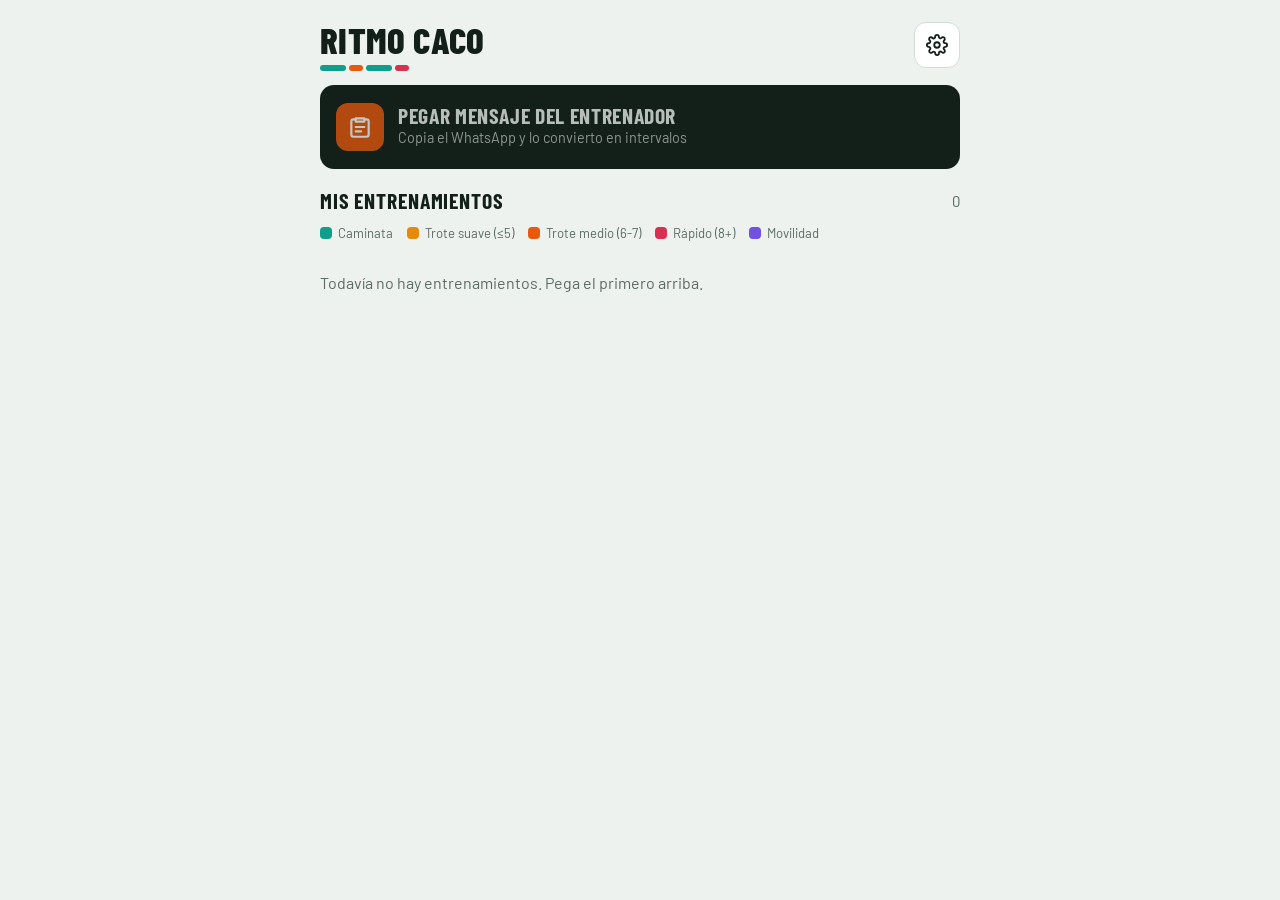
==== index.html @ 454a4628 "Primera versión de Ritmo CACO App web de intervalos de carrera: pega el mensaje del entrenador, edit" ====
<!doctype html><html lang="es"><head><meta charset="utf-8"><meta name="viewport" content="width=device-width,initial-scale=1,viewport-fit=cover"><link rel="manifest" href="manifest.json"><style>:root{padding-top:env(safe-area-inset-top,0px);padding-bottom:env(safe-area-inset-bottom,0px)}body{margin:0}[hidden]{display:none!important}</style></head><body><title>Ritmo CACO</title>
<meta name="claude:viewport-fit-sides" content="cover">
<meta name="theme-color" content="#0E1A16">
<meta name="apple-mobile-web-app-capable" content="yes">
<meta name="mobile-web-app-capable" content="yes">
<link rel="preconnect" href="https://fonts.googleapis.com">
<link rel="preconnect" href="https://fonts.gstatic.com" crossorigin>
<link rel="stylesheet" href="https://fonts.googleapis.com/css2?family=Barlow+Condensed:wght@500;600;700;800&family=Barlow:wght@400;500;600;700&display=swap">
<style>
/* Layout: una columna estrecha tipo app; la pantalla de carrera ocupa todo y se tiñe del color del intervalo */
:root{
  --bg:#EEF2EF; --surface:#FFFFFF; --surface-2:#F6F8F6; --ink:#13201A; --muted:#5A6B63; --line:#D3DDD7;
  --accent:#E8590C; --accent-ink:#FFFFFF; --warn-bg:#FFF3D6; --warn-ink:#6B4A00; --warn-line:#F2D48A;
  --walk:#0F9E8A; --run-easy:#E58A0B; --run:#E8590C; --run-hard:#D9304F; --mob:#7251E0; --rest:#4F6170;
  --f-display:'Barlow Condensed','Roboto Condensed','Arial Narrow',sans-serif;
  --f-body:'Barlow',system-ui,-apple-system,'Segoe UI',Roboto,sans-serif;
  --r:14px;
}
@media (prefers-color-scheme: dark){:root:not([data-theme="light"]){
  --bg:#0C1311; --surface:#16201C; --surface-2:#1C2823; --ink:#E7EFEA; --muted:#93A59C; --line:#2A3832;
  --accent:#FF6B2C; --accent-ink:#140A04; --warn-bg:#2E2510; --warn-ink:#F3D58A; --warn-line:#5A4718; color-scheme:dark}}
:root[data-theme="dark"]{
  --bg:#0C1311; --surface:#16201C; --surface-2:#1C2823; --ink:#E7EFEA; --muted:#93A59C; --line:#2A3832;
  --accent:#FF6B2C; --accent-ink:#140A04; --warn-bg:#2E2510; --warn-ink:#F3D58A; --warn-line:#5A4718; color-scheme:dark}
html,body{height:100%}
body{background:var(--bg);color:var(--ink);font-family:var(--f-body);font-size:16px;line-height:1.45;-webkit-tap-highlight-color:transparent}
button,input,select,textarea{font:inherit;color:inherit}
button{cursor:pointer}
:focus-visible{outline:3px solid var(--accent);outline-offset:2px}
.wrap{max-width:640px;margin:0 auto;padding-left:max(16px,env(safe-area-inset-left,0px));padding-right:max(16px,env(safe-area-inset-right,0px));padding-block:14px 128px}
h1,h2,h3{font-family:var(--f-display);text-wrap:balance;margin:0;line-height:1.05}
h1{font-size:2.3rem;font-weight:800;letter-spacing:.01em;text-transform:uppercase}
h2{font-size:1.35rem;font-weight:700;text-transform:uppercase;letter-spacing:.04em}
h3{font-size:1.2rem;font-weight:700}
.eyebrow{font-size:.75rem;font-weight:700;letter-spacing:.12em;text-transform:uppercase;color:var(--muted)}
.muted{color:var(--muted)}
.row{display:flex;gap:10px;align-items:center}
.stack{display:flex;flex-direction:column;gap:12px}
.spacer{flex:1}
.num{font-variant-numeric:tabular-nums}

.topbar{display:flex;align-items:center;gap:10px;padding-block:6px 14px}
.brand{display:flex;flex-direction:column}
.brand .mark{display:flex;gap:3px;margin-top:6px}
.brand .mark i{height:6px;border-radius:3px}
.iconbtn{width:46px;height:46px;border-radius:12px;border:1px solid var(--line);background:var(--surface);display:grid;place-items:center;flex:none}
.iconbtn svg{width:22px;height:22px}

.btn{border:0;border-radius:12px;padding:12px 16px;font-weight:700;font-size:1rem;display:inline-flex;align-items:center;justify-content:center;gap:8px;min-height:48px;background:var(--surface-2);border:1px solid var(--line)}
.btn.primary{background:var(--accent);color:var(--accent-ink);border-color:transparent}
.btn.big{min-height:64px;font-size:1.15rem;font-family:var(--f-display);text-transform:uppercase;letter-spacing:.05em;width:100%}
.btn.ghost{background:transparent}
.btn.danger{color:var(--run-hard)}
.btn svg{width:20px;height:20px}

.cta{display:flex;align-items:center;gap:14px;width:100%;text-align:left;padding:16px;border-radius:var(--r);background:var(--ink);color:var(--bg);border:0;min-height:84px}
.cta .ic{width:48px;height:48px;border-radius:12px;background:var(--accent);color:var(--accent-ink);display:grid;place-items:center;flex:none}
.cta .ic svg{width:26px;height:26px}
.cta b{font-family:var(--f-display);font-size:1.35rem;text-transform:uppercase;letter-spacing:.03em;display:block;line-height:1.1}
.cta span{font-size:.9rem;opacity:.75}

.card{background:var(--surface);border:1px solid var(--line);border-radius:var(--r);padding:14px;display:flex;flex-direction:column;gap:10px}
.wcard .t{font-family:var(--f-display);font-size:1.35rem;font-weight:700;line-height:1.1}
.wcard .meta{display:flex;flex-wrap:wrap;gap:6px 12px;font-size:.9rem;color:var(--muted)}
.wcard .actions{display:flex;gap:8px}
.wcard .actions .btn{flex:1}

.tl{display:flex;height:14px;border-radius:7px;overflow:hidden;gap:2px;background:var(--surface-2)}
.tl i{display:block;min-width:2px}
.tl.big{height:22px;border-radius:8px}
.t-walk{--c:var(--walk)} .t-run-easy{--c:var(--run-easy)} .t-run{--c:var(--run)} .t-run-hard{--c:var(--run-hard)} .t-mobility{--c:var(--mob)} .t-rest{--c:var(--rest)}
.tl i{background:var(--c)}

.legend{display:flex;flex-wrap:wrap;gap:6px 14px;font-size:.82rem;color:var(--muted)}
.legend span{display:inline-flex;align-items:center;gap:6px}
.legend i{width:12px;height:12px;border-radius:4px;background:var(--c)}

.banner{background:var(--warn-bg);color:var(--warn-ink);border:1px solid var(--warn-line);border-radius:var(--r);padding:12px 14px;font-size:.95rem}
.banner ul{margin:6px 0 0;padding-left:18px;display:flex;flex-direction:column;gap:6px}
.banner b{font-family:var(--f-display);text-transform:uppercase;letter-spacing:.05em}

textarea{width:100%;min-height:42vh;border-radius:var(--r);border:1px solid var(--line);background:var(--surface);padding:14px;font-size:.95rem;resize:vertical;box-sizing:border-box}
input[type=text],input[type=number],select{border:1px solid var(--line);background:var(--surface);border-radius:10px;padding:10px 12px;min-height:46px;box-sizing:border-box;min-width:0}
.title-input{width:100%;font-family:var(--f-display);font-size:1.6rem;font-weight:700;border:0;border-bottom:2px solid var(--line);border-radius:0;background:transparent;padding:6px 0}

.summary{display:flex;align-items:flex-end;gap:18px;flex-wrap:wrap}
.summary .big{font-family:var(--f-display);font-size:3rem;font-weight:800;line-height:.9}
.summary .lbl{font-size:.8rem;color:var(--muted);text-transform:uppercase;letter-spacing:.08em;font-weight:700}

.sec{display:flex;flex-direction:column;gap:8px}
.sec-h{display:flex;align-items:baseline;gap:10px;padding-top:8px;border-top:2px solid var(--line)}
.sec-h .dur{margin-left:auto;font-family:var(--f-display);font-size:1.15rem;font-weight:700}
.sec-h .decl{font-size:.8rem;color:var(--muted)}
.iv{display:grid;grid-template-columns:auto 1fr auto;gap:8px;align-items:center;background:var(--surface);border:1px solid var(--line);border-left:6px solid var(--c);border-radius:12px;padding:8px}
.iv .r2{grid-column:1 / -1;display:grid;grid-template-columns:1fr 1fr;gap:8px}
.iv select{font-weight:700;color:var(--c);padding-inline:8px}
.iv input{width:100%}
.iv .del{width:40px;height:40px;border-radius:10px;border:0;background:transparent;color:var(--muted);font-size:1.4rem;line-height:1}
.field{display:flex;flex-direction:column;gap:2px}
.field small{font-size:.72rem;color:var(--muted);text-transform:uppercase;letter-spacing:.06em;font-weight:700;padding-left:2px}
.field .hint{font-size:.78rem;color:var(--muted);text-transform:none;letter-spacing:0;font-weight:500}
.grp{border:2px dashed var(--line);border-radius:var(--r);padding:10px;display:flex;flex-direction:column;gap:8px}
.grp-h{display:flex;align-items:center;gap:8px;flex-wrap:wrap}
.grp-h .x{font-family:var(--f-display);font-size:1.4rem;font-weight:800}
.stepper{display:flex;align-items:center;border:1px solid var(--line);border-radius:10px;overflow:hidden;background:var(--surface)}
.stepper button{width:42px;height:44px;border:0;background:transparent;font-size:1.3rem;font-weight:700}
.stepper input{width:52px;text-align:center;border:0;border-radius:0;min-height:44px;font-weight:700;font-size:1.1rem;padding:0}
.addrow{display:flex;gap:8px;flex-wrap:wrap}
.addrow .btn{min-height:40px;padding:8px 12px;font-size:.9rem}
details.src{background:var(--surface);border:1px solid var(--line);border-radius:var(--r);padding:10px 14px}
details.src summary{cursor:pointer;font-weight:600}
details.src pre{white-space:pre-wrap;font-family:var(--f-body);font-size:.85rem;color:var(--muted);margin:8px 0 0}

.dock{position:fixed;left:0;right:0;bottom:0;z-index:20;background:var(--bg);border-top:1px solid var(--line);padding-top:10px;padding-bottom:calc(10px + env(safe-area-inset-bottom,0px));padding-left:max(16px,env(safe-area-inset-left,0px));padding-right:max(16px,env(safe-area-inset-right,0px))}
.dock .in{max-width:640px;margin:0 auto;display:flex;gap:8px}
.dock .btn{flex:1}
.dock .btn.primary{flex:2}

/* hoja de ajustes */
.sheet{position:fixed;inset:0;z-index:50;background:rgba(0,0,0,.45);display:flex;align-items:flex-end;justify-content:center}
.sheet .panel{background:var(--bg);width:100%;max-width:640px;max-height:88vh;overflow:auto;border-radius:20px 20px 0 0;padding-top:18px;padding-bottom:calc(18px + env(safe-area-inset-bottom,0px));padding-left:max(16px,env(safe-area-inset-left,0px));padding-right:max(16px,env(safe-area-inset-right,0px));display:flex;flex-direction:column;gap:14px;box-sizing:border-box}
.set{display:flex;align-items:center;gap:12px;justify-content:space-between;padding:10px 0;border-bottom:1px solid var(--line)}
.set label{font-weight:600}
.set small{display:block;color:var(--muted);font-weight:400;font-size:.85rem}
.switch{appearance:none;-webkit-appearance:none;width:54px;height:32px;border-radius:16px;background:var(--line);position:relative;flex:none;cursor:pointer;transition:background .15s}
.switch::after{content:"";position:absolute;top:3px;left:3px;width:26px;height:26px;border-radius:50%;background:#fff;transition:transform .15s}
.switch:checked{background:var(--walk)}
.switch:checked::after{transform:translateX(22px)}
.seg{display:flex;border:1px solid var(--line);border-radius:10px;overflow:hidden}
.seg button{border:0;background:var(--surface);padding:8px 12px;font-weight:700;min-height:40px}
.seg button[aria-pressed="true"]{background:var(--ink);color:var(--bg)}
.info{font-size:.92rem;color:var(--muted)}
.info h3{color:var(--ink);font-size:1.05rem;margin:6px 0 4px}
.info p{margin:0 0 8px}

.toast{position:fixed;left:50%;transform:translateX(-50%);bottom:calc(96px + env(safe-area-inset-bottom,0px));z-index:80;background:var(--ink);color:var(--bg);padding:10px 16px;border-radius:12px;font-weight:600;max-width:calc(100% - 32px);box-sizing:border-box;text-align:center}

/* ---------- pantalla de carrera ---------- */
.run{position:fixed;inset:0;z-index:40;--c:var(--run);background:var(--c);color:#fff;display:grid;grid-template-rows:auto 1fr auto;transition:background .5s;
  padding-top:calc(10px + env(safe-area-inset-top,0px));padding-bottom:calc(12px + env(safe-area-inset-bottom,0px));padding-left:max(16px,env(safe-area-inset-left,0px));padding-right:max(16px,env(safe-area-inset-right,0px));overflow:hidden}
.run::before{content:"";position:absolute;inset:0;background:radial-gradient(120% 70% at 50% 0%,rgba(255,255,255,.18),transparent 60%),linear-gradient(180deg,transparent 55%,rgba(0,0,0,.28));pointer-events:none}
.run>*{position:relative;max-width:560px;width:100%;margin:0 auto}
.run .head{display:flex;align-items:center;gap:10px}
.run .head .sec{font-family:var(--f-display);font-weight:700;text-transform:uppercase;letter-spacing:.1em;font-size:1rem;opacity:.9;display:block}
.run .head .blk{font-family:var(--f-display);font-weight:800;font-size:1.5rem;line-height:1}
.run .rbtn{width:48px;height:48px;border-radius:14px;border:0;background:rgba(255,255,255,.18);color:#fff;display:grid;place-items:center;flex:none}
.run .rbtn svg{width:24px;height:24px}
.run .mid{display:flex;flex-direction:column;justify-content:center;align-items:center;text-align:center;gap:6px;min-height:0}
.run .kind{font-family:var(--f-display);font-weight:800;text-transform:uppercase;font-size:clamp(2rem,10vw,3.4rem);line-height:.95;letter-spacing:.01em}
.run .clock{font-family:var(--f-display);font-weight:800;font-size:clamp(5.5rem,34vw,12rem);line-height:.85;font-variant-numeric:tabular-nums;letter-spacing:-.01em}
.run .sub{font-size:1.1rem;font-weight:600;opacity:.9}
.run .rpe{display:inline-flex;align-items:center;gap:8px;background:rgba(0,0,0,.22);border-radius:999px;padding:6px 14px;font-weight:700;font-size:1.05rem}
.run .rpe .dots{display:flex;gap:3px}
.run .rpe .dots i{width:7px;height:14px;border-radius:2px;background:rgba(255,255,255,.3)}
.run .rpe .dots i.on{background:#fff}
.run .bar{width:100%;height:12px;border-radius:6px;background:rgba(0,0,0,.25);overflow:hidden;margin-top:10px}
.run .bar i{display:block;height:100%;background:#fff;border-radius:6px;width:0}
.run .next{display:flex;align-items:center;gap:12px;background:rgba(0,0,0,.24);border-radius:16px;padding:10px 14px;margin-top:14px;width:100%;box-sizing:border-box;text-align:left}
.run .next .sw{width:16px;height:40px;border-radius:6px;background:var(--nc,#fff);border:2px solid rgba(255,255,255,.7);flex:none}
.run .next .l{font-size:.75rem;text-transform:uppercase;letter-spacing:.1em;font-weight:700;opacity:.8}
.run .next .v{font-family:var(--f-display);font-size:1.35rem;font-weight:700;line-height:1.1}
.run .foot{display:flex;flex-direction:column;gap:12px}
.run .tlrun{position:relative}
.run .tlrun .tl{height:16px;background:rgba(0,0,0,.2);border-radius:6px}
.run .tlrun .tl i{border:1px solid rgba(255,255,255,.55);box-sizing:border-box}
.run .tlrun .tl i.done{opacity:.35}
.run .tlrun .pos{position:absolute;top:-5px;width:4px;height:26px;background:#fff;border-radius:2px;box-shadow:0 0 0 2px rgba(0,0,0,.25);transform:translateX(-2px)}
.run .stats{display:flex;justify-content:space-between;font-weight:700;font-size:1rem}
.run .ctrls{display:grid;grid-template-columns:1fr 1.5fr 1fr;gap:10px}
.run .ctrls button{border:0;border-radius:18px;background:rgba(255,255,255,.2);color:#fff;min-height:76px;display:grid;place-items:center}
.run .ctrls button.main{background:#fff;color:var(--c)}
.run .ctrls svg{width:34px;height:34px}
.run.paused .clock{animation:blink 1.2s steps(2) infinite}
@keyframes blink{50%{opacity:.35}}
@media (prefers-reduced-motion: reduce){.run{transition:none}.run.paused .clock{animation:none}}
.run .gpsd{font-family:var(--f-display);font-size:1.4rem;font-weight:700}
.run.done-screen .mid .clock{font-size:clamp(4rem,22vw,8rem)}

.pocket{position:fixed;inset:0;z-index:60;background:#000;color:#9aa;display:flex;flex-direction:column;align-items:center;justify-content:center;gap:16px;text-align:center;padding:24px;touch-action:none;user-select:none;-webkit-user-select:none}
.pocket .pc{font-family:var(--f-display);font-size:5rem;font-weight:800;color:#555;font-variant-numeric:tabular-nums}
.pocket .hold{width:96px;height:96px;border-radius:50%;border:3px solid #333;display:grid;place-items:center;color:#777;position:relative}
.pocket .hold svg{width:36px;height:36px}
.pocket .ring{position:absolute;inset:-3px;border-radius:50%;background:conic-gradient(#ccc var(--p,0%),transparent 0);-webkit-mask:radial-gradient(circle,transparent 45px,#000 46px);mask:radial-gradient(circle,transparent 45px,#000 46px)}
.confirm{position:fixed;inset:0;z-index:70;background:rgba(0,0,0,.6);display:flex;align-items:center;justify-content:center;padding:16px}
.confirm .box{background:var(--bg);color:var(--ink);border-radius:18px;padding:20px;max-width:380px;width:100%;display:flex;flex-direction:column;gap:14px;box-sizing:border-box}
.confirm .box .row .btn{flex:1}
</style>

<div class="wrap" id="view"></div>
<div class="dock" id="dock" hidden></div>
<div class="sheet" id="sheet" hidden></div>
<div class="toast" id="toast" hidden></div>

<section class="run" id="run" hidden aria-live="polite">
  <div class="head">
    <div><span class="sec" id="r-sec">Calentamiento</span><span class="blk num" id="r-blk"></span></div>
    <div class="spacer"></div>
    <button class="rbtn" id="r-voice" aria-label="Silenciar voz"></button>
    <button class="rbtn" id="r-lock" aria-label="Bloquear pantalla táctil"><svg viewBox="0 0 24 24" fill="none" stroke="currentColor" stroke-width="2.2" stroke-linecap="round"><rect x="5" y="11" width="14" height="10" rx="2"/><path d="M8 11V8a4 4 0 0 1 8 0v3"/></svg></button>
    <button class="rbtn" id="r-stop" aria-label="Terminar"><svg viewBox="0 0 24 24" fill="currentColor"><rect x="6" y="6" width="12" height="12" rx="2"/></svg></button>
  </div>
  <div class="mid">
    <div class="kind" id="r-kind">Trote</div>
    <div class="sub" id="r-label"></div>
    <div class="clock" id="r-clock">0:00</div>
    <div class="gpsd" id="r-gps" hidden></div>
    <div class="rpe" id="r-rpe" hidden><span id="r-rpe-t"></span><span class="dots" id="r-dots"></span></div>
    <div class="bar"><i id="r-bar"></i></div>
    <div class="next" id="r-next"><div class="sw" id="r-nsw"></div><div><div class="l">Después</div><div class="v" id="r-nv"></div></div></div>
  </div>
  <div class="foot">
    <div class="tlrun"><div class="tl" id="r-tl"></div><div class="pos" id="r-pos"></div></div>
    <div class="stats num"><span id="r-left"></span><span id="r-total"></span></div>
    <div class="ctrls">
      <button id="r-prev" aria-label="Intervalo anterior"><svg viewBox="0 0 24 24" fill="currentColor"><path d="M6 5h2v14H6zM20 5v14L9 12z"/></svg></button>
      <button id="r-play" class="main" aria-label="Pausa"></button>
      <button id="r-next-btn" aria-label="Saltar intervalo"><svg viewBox="0 0 24 24" fill="currentColor"><path d="M16 5h2v14h-2zM4 5v14l11-7z"/></svg></button>
    </div>
  </div>
</section>
<div class="pocket" id="pocket" hidden>
  <div class="pc" id="p-clock">0:00</div>
  <div id="p-kind" style="font-size:1.2rem;color:#777"></div>
  <div class="hold" id="p-hold"><div class="ring" id="p-ring"></div><svg viewBox="0 0 24 24" fill="none" stroke="currentColor" stroke-width="2.2" stroke-linecap="round"><rect x="5" y="11" width="14" height="10" rx="2"/><path d="M8 11V8a4 4 0 0 1 7.5-2"/></svg></div>
  <div style="font-size:.9rem;color:#666">Mantén pulsado para desbloquear</div>
</div>
<div class="confirm" id="confirm" hidden></div>

<script type="text/plain" id="sample"></script>
<script>/* Parser de mensajes del entrenador -> estructura de intervalos (reglas, sin API) */
const RC = (() => {
  const strip = s => s.normalize('NFD').replace(/[̀-ͯ]/g, '').toLowerCase();
  const cleanLine = l => l.replace(/\\(.)/g, '$1')
    .replace(/[\u{1F300}-\u{1FAFF}\u{2600}-\u{27BF}\u{FE0F}\u{200D}]/gu, '')
    .replace(/ /g, ' ').trim();
  const isBullet = l => /^\s*[•●▪◦*]/.test(l);
  const stripBullet = l => l.replace(/^[\s•●▪◦*\-–—]+/, '').replace(/^\d+\s*[.)](?!\d)\s*/, '').replace(/^[\s•\-–—]+/, '').trim();

  const QRE = /(\d{1,2}):(\d{2})\s*(?:min(?:uto)?s?(?![a-zñ])|')?|(\d+(?:[.,]\d+)?)\s*(?:minutos?|mins?|')(?![a-zñáéíóú])(?:\s*(?:y\s*)?(\d+)\s*(?:segundos?|segs?|s|")(?![a-zñ]))?|(\d+)\s*(?:segundos?|segs?|")(?![a-zñ])|(\d+(?:[.,]\d+)?)\s*(km|kil[oó]metros?|metros?|mts?|m)(?![a-zñáéíóú])/gi;
  function findQty(text) {
    const out = []; QRE.lastIndex = 0; let m;
    while ((m = QRE.exec(text))) {
      const q = { i: m.index, end: m.index + m[0].length };
      if (m[1] !== undefined) q.dur = (+m[1]) * 60 + (+m[2]);
      else if (m[3] !== undefined) q.dur = Math.round(parseFloat(m[3].replace(',', '.')) * 60) + (m[4] ? +m[4] : 0);
      else if (m[5] !== undefined) q.dur = +m[5];
      else { const v = parseFloat(m[6].replace(',', '.')); q.dist = /^k/i.test(m[7]) ? Math.round(v * 1000) : Math.round(v); }
      out.push(q);
    }
    return out;
  }
  function rpeOf(s) {
    let m = s.match(/(\d+(?:[.,]\d)?)(?:\s*(?:-|–|a)\s*(\d+))?\s*(?:sobre|\/)\s*10/i);
    if (m) return m[2] ? m[1] + '-' + m[2] : m[1];
    m = s.match(/rpe\s*(\d+(?:\s*-\s*\d+)?)/i);
    return m ? m[1].replace(/\s/g, '') : '';
  }
  const TYPE_RE = [['mobility', /movilidad|estiramiento|articular/], ['run', /trot|carrera|corr(?:er|iendo|e\b)|rodaje/], ['walk', /camin|andar|andando|paseo/]];
  const DEFAULT_LABEL = { run: 'Trote', walk: 'Caminata', mobility: 'Movilidad' };
  function typeOf(seg, fallback) {
    const s = strip(seg); let best = null;
    for (const [t, re] of TYPE_RE) { const m = s.match(re); if (m && (best === null || m.index < best.i)) best = { t, i: m.index }; }
    return best || { t: fallback, i: -1 };
  }
  function labelFrom(seg, idx, type) {
    if (idx < 0) return DEFAULT_LABEL[type];
    let t = seg.slice(idx);
    const stop = t.search(/[:.(,;!]|\s(?:para|hasta|durante|que|con|sin|pero|y\s+\d)\s|\s\d/i);
    if (stop > 0) t = t.slice(0, stop);
    t = t.trim().split(/\s+/).slice(0, 5).join(' ').replace(/\s+(de|a|y|el|la|en)$/i, '');
    if (t.length < 3) return DEFAULT_LABEL[type];
    return t.charAt(0).toUpperCase() + t.slice(1);
  }
  function makeInterval(seg, q, fallback) {
    const ty = typeOf(seg, fallback);
    const it = { kind: 'int', type: ty.t, label: labelFrom(seg, ty.i, ty.t), rpe: rpeOf(seg) };
    if (q.dist) it.dist = q.dist; else it.dur = q.dur;
    return it;
  }
  function intervalsFromText(text, fallback) {
    const res = [];
    let ci = -1;
    for (const clause of text.split(/\s*\+\s*|;\s+|\.\s+/)) {
      if (!clause.trim()) continue;
      ci++;
      let qs = findQty(clause);
      // una frase secundaria sin tipo de ejercicio es un comentario ("Aumentamos a 2 minutos")
      if (ci > 0 && qs.length && typeOf(clause, fallback).i < 0) qs = [];
      if (!qs.length) { const last = res[res.length - 1]; if (last && !last.rpe) last.rpe = rpeOf(clause); continue; }
      qs.forEach((q, k) => {
        const seg = clause.slice(k === 0 ? 0 : q.i, k + 1 < qs.length ? qs[k + 1].i : clause.length);
        if (k > 0 && typeOf(seg, fallback).i < 0) { const last = res[res.length - 1]; if (last && !last.rpe) last.rpe = rpeOf(seg); return; }
        res.push(makeInterval(seg, q, fallback));
      });
    }
    return res;
  }
  const SECT = { warmup: 'Calentamiento', main: 'Bloque principal', cooldown: 'Vuelta a la calma' };
  const FALLBACK = { warmup: 'walk', main: 'run', cooldown: 'walk' };
  function sectionOf(t) {
    const s = strip(t).slice(0, 40);
    if (/^calentamiento/.test(s)) return 'warmup';
    if (/^(bloque|parte)\s+principal/.test(s)) return 'main';
    if (/^(vuelta a la calma|enfriamiento)/.test(s)) return 'cooldown';
    return null;
  }
  const REPS_RE = /(?:de\s+)?(\d+)(?:\s*(?:a|-|o)\s*(\d+))?\s+(?:bloques|series|rondas|repeticiones|veces)\b/i;

  function itemSeconds(it, S) {
    if (it.kind === 'group') return it.reps * it.items.reduce((a, x) => a + itemSeconds(x, S), 0);
    if (it.dist) return Math.round(it.dist / 1000 * (it.type === 'run' ? S.paceRun : S.paceWalk));
    return it.dur || 0;
  }
  const secSeconds = (sec, S) => sec.items.reduce((a, x) => a + itemSeconds(x, S), 0);
  const hasDist = it => it.kind === 'group' ? it.items.some(hasDist) : !!it.dist;

  function niceTitle(t) {
    t = t.replace(/^\[[^\]]*\]\s*/, '').replace(/sesi[óo]n\s*/i, '').replace(/\((?:aprox\.?\s*)?[\d\s-]+min[^)]*\)/i, '')
      .replace(/^[\s:·\-–]+|[\s:·\-–]+$/g, '').replace(/\s{2,}/g, ' ');
    t = t.split(' ').map(w => (w.length > 1 && w === w.toUpperCase() && /[A-ZÁÉÍÓÚÑ]/.test(w)) ? w.toLowerCase() : w).join(' ');
    return t ? t.charAt(0).toUpperCase() + t.slice(1) : '';
  }
  function parseDate(l) {
    const m = l.match(/^\s*\[(\d{1,2})\/(\d{1,2})\/(\d{2,4})/);
    if (!m) return null;
    let y = +m[3]; if (y < 100) y += 2000;
    return new Date(y, +m[1] - 1, +m[2]).getTime();
  }
  const fmtMin = s => { s = Math.round(s); const m = Math.floor(s / 60), r = s % 60; return r ? `${m}:${String(r).padStart(2, '0')} min` : `${m} min`; };

  function parseSession(lines, S) {
    const w = { title: '', date: null, declared: null, declaredText: '', sections: [], warnings: [], source: lines.join('\n').trim() };
    let sec = null, group = null;
    const closeGroup = () => {
      if (!group) return;
      if (group.items.length) sec.items.push(group);
      else w.warnings.push(`Había ${group.reps} bloques pero no encontré qué hacer en cada uno. Añádelo a mano.`);
      group = null;
    };
    for (const raw0 of lines) {
      const raw = raw0.replace(/\\(.)/g, '$1');
      let line = cleanLine(raw);
      if (!line) continue;
      if (w.date === null) { const d = parseDate(line); if (d) w.date = d; }
      const body = stripBullet(line);
      const kind = sectionOf(body);
      if (kind) {
        if (sec) { closeGroup(); w.sections.push(sec); }
        sec = { kind, name: SECT[kind], items: [], declared: null };
        const p = body.match(/\(([^)]*)\)/);
        if (p) { const q = findQty(p[1]).find(x => x.dur); if (q) sec.declared = q.dur; }
        const from = p ? body.indexOf(p[0]) + p[0].length : 0;
        const ci = body.indexOf(':', from);
        sec.rest = ci >= 0 ? body.slice(ci + 1).trim() : '';
        if (sec.rest) line = sec.rest; else continue;
      } else if (!sec) {
        if (!w.title && /sesi[óo]n\b/i.test(line)) w.title = niceTitle(line);
        const t = line.match(/(\d+)(?:\s*-\s*(\d+))?\s*min/i);
        if (t && /total|aprox|\(/i.test(line)) { w.declared = +t[1] * 60; w.declaredText = t[2] ? `${t[1]}-${t[2]} min` : `${t[1]} min`; }
        continue;
      }
      const text = sec.rest === line ? line : stripBullet(line);
      const reps = sec.kind === 'main' ? text.match(REPS_RE) : null;
      if (reps) {
        closeGroup();
        group = { kind: 'group', reps: +reps[1], items: [], declared: null };
        if (reps[2]) w.warnings.push(`El entrenador dice de ${reps[1]} a ${reps[2]} bloques. He puesto ${reps[1]}; súbelo en el editor si te ves bien.`);
        const before = findQty(text.slice(0, reps.index)).find(q => q.dur);
        if (before) group.declared = before.dur;
        const after = text.slice(reps.index + reps[0].length);
        intervalsFromText(after, FALLBACK.main).forEach(x => group.items.push(x));
        continue;
      }
      const ivs = intervalsFromText(text, FALLBACK[sec.kind]);
      if (!ivs.length) continue;
      if (group && isBullet(raw) && group.items.length) closeGroup();
      for (const iv of ivs) {
        if (group) {
          group.items.push(iv);
          if (group.declared && itemSeconds(group, S) >= group.declared - 1) closeGroup();
        } else sec.items.push(iv);
      }
    }
    if (sec) { closeGroup(); w.sections.push(sec); }
    // secciones sin intervalos pero con duración declarada
    for (const s of w.sections) {
      if (!s.items.length && s.declared) {
        const ty = typeOf(s.rest || '', FALLBACK[s.kind]);
        let label = s.rest ? labelFrom(s.rest, ty.i, ty.t) : '';
        if (!s.rest || ty.i < 0) label = s.kind === 'cooldown' ? 'Caminata muy suave' : DEFAULT_LABEL[ty.t];
        s.items.push({ kind: 'int', type: ty.t, label, rpe: rpeOf(s.rest || ''), dur: s.declared });
      }
      delete s.rest;
    }
    // comprobaciones
    let anyDist = false;
    for (const s of w.sections) {
      const calc = secSeconds(s, S), d = s.items.some(hasDist);
      anyDist = anyDist || d;
      if (s.declared && !d && Math.abs(calc - s.declared) > 30) {
        const g = s.items.find(x => x.kind === 'group');
        const how = g ? ` (${g.reps} × ${fmtMin(itemSeconds({ ...g, reps: 1 }, S))})` : '';
        w.warnings.push(`${s.name}: el mensaje dice ${fmtMin(s.declared)}, pero los intervalos suman ${fmtMin(calc)}${how}. He respetado los intervalos.`);
      }
    }
    if (anyDist) w.warnings.push('Hay intervalos por distancia. Los convierto a tiempo estimado con tus ritmos (ajustes). Si tu móvil lo permite, puedes activar el GPS para medir los metros de verdad.');
    const total = w.sections.reduce((a, s) => a + secSeconds(s, S), 0);
    if (w.declared && !anyDist && Math.abs(total - w.declared) > 60) w.warnings.push(`El total del mensaje es ${w.declaredText}, pero la sesión suma ${fmtMin(total)}.`);
    if (!w.sections.length || !total) w.warnings.unshift('No he reconocido bien el formato. Revisa los intervalos o añádelos a mano.');
    if (!w.title) w.title = 'Sesión';
    return w;
  }

  function parse(text, S) {
    const lines = text.replace(/\r/g, '').split('\n');
    const chunks = []; let cur = [];
    const hasSection = arr => arr.some(l => sectionOf(stripBullet(cleanLine(l))));
    for (const l of lines) {
      const startsNew = /^\s*\\?\[\d{1,2}\/\d{1,2}\/\d{2,4}/.test(l) || (/^[^a-zA-Z0-9]*sesi[óo]n\b/i.test(cleanLine(l)) && hasSection(cur));
      if (startsNew && cur.some(x => x.trim())) { chunks.push(cur); cur = []; }
      cur.push(l);
    }
    if (cur.some(x => x.trim())) chunks.push(cur);
    let sessions = chunks.map(c => parseSession(c, S));
    // sin cabeceras de sección: tratar todo como bloque principal
    sessions = sessions.map((w, i) => {
      if (w.sections.length) return w;
      const alt = parseSession(['Bloque principal:', ...chunks[i]], S);
      alt.title = w.title || 'Sesión';
      return alt;
    }).filter(w => w.sections.some(s => s.items.length) || sessions.length === 1);
    return sessions;
  }
  return { parse, itemSeconds, secSeconds, findQty, rpeOf, typeOf, labelFrom };
})();
if (typeof module !== 'undefined') module.exports = RC;
</script>
<script>(() => {
'use strict';
const $ = s => document.querySelector(s);
const esc = s => String(s ?? '').replace(/[&<>"']/g, c => ({ '&': '&amp;', '<': '&lt;', '>': '&gt;', '"': '&quot;', "'": '&#39;' }[c]));
const store = {
  get(k, d) { try { const v = localStorage.getItem(k); return v ? JSON.parse(v) : d; } catch (e) { return d; } },
  set(k, v) { try { localStorage.setItem(k, JSON.stringify(v)); } catch (e) {} },
  del(k) { try { localStorage.removeItem(k); } catch (e) {} }
};
const EXAMPLE = `SESIÓN JUEVES: CACOs (39 min total)
1. Calentamiento (10 min):
5 min de caminata a ritmo vivo para subir pulsaciones.
5 min de movilidad articular dinámica.
2. Bloque Principal (24 min):
Vas a realizar 8 bloques continuos de la siguiente secuencia:
1 minuto de trote suave: El esfuerzo debe ser de un 4-5 sobre 10
2 minutos de caminata activa: Caminar a ritmo rápido.
3. Vuelta a la calma (5 min):
5 min caminando muy suave.`;
const uid = () => Math.random().toString(36).slice(2, 10);
const ICON = {
  paste: '<svg viewBox="0 0 24 24" fill="none" stroke="currentColor" stroke-width="2" stroke-linecap="round" stroke-linejoin="round"><path d="M8 4h8v3H8z"/><path d="M16 5h2a2 2 0 0 1 2 2v12a2 2 0 0 1-2 2H6a2 2 0 0 1-2-2V7a2 2 0 0 1 2-2h2"/><path d="M8 12h8M8 16h5"/></svg>',
  gear: '<svg viewBox="0 0 24 24" fill="none" stroke="currentColor" stroke-width="2" stroke-linecap="round"><circle cx="12" cy="12" r="3"/><path d="M19.4 15a1.7 1.7 0 0 0 .3 1.8l.1.1a2 2 0 1 1-2.8 2.8l-.1-.1a1.7 1.7 0 0 0-1.8-.3 1.7 1.7 0 0 0-1 1.5V21a2 2 0 1 1-4 0v-.1a1.7 1.7 0 0 0-1.1-1.5 1.7 1.7 0 0 0-1.8.3l-.1.1a2 2 0 1 1-2.8-2.8l.1-.1a1.7 1.7 0 0 0 .3-1.8 1.7 1.7 0 0 0-1.5-1H3a2 2 0 1 1 0-4h.1a1.7 1.7 0 0 0 1.5-1.1 1.7 1.7 0 0 0-.3-1.8l-.1-.1a2 2 0 1 1 2.8-2.8l.1.1a1.7 1.7 0 0 0 1.8.3H9a1.7 1.7 0 0 0 1-1.5V3a2 2 0 1 1 4 0v.1a1.7 1.7 0 0 0 1 1.5 1.7 1.7 0 0 0 1.8-.3l.1-.1a2 2 0 1 1 2.8 2.8l-.1.1a1.7 1.7 0 0 0-.3 1.8V9a1.7 1.7 0 0 0 1.5 1H21a2 2 0 1 1 0 4h-.1a1.7 1.7 0 0 0-1.5 1z"/></svg>',
  back: '<svg viewBox="0 0 24 24" fill="none" stroke="currentColor" stroke-width="2.4" stroke-linecap="round" stroke-linejoin="round"><path d="M15 5l-7 7 7 7"/></svg>',
  play: '<svg viewBox="0 0 24 24" fill="currentColor"><path d="M7 4.5v15l13-7.5z"/></svg>',
  pause: '<svg viewBox="0 0 24 24" fill="currentColor"><rect x="6" y="4.5" width="4.2" height="15" rx="1"/><rect x="13.8" y="4.5" width="4.2" height="15" rx="1"/></svg>',
  voiceOn: '<svg viewBox="0 0 24 24" fill="none" stroke="currentColor" stroke-width="2.2" stroke-linecap="round" stroke-linejoin="round"><path d="M4 9v6h4l5 4V5L8 9z"/><path d="M16.5 8.5a5 5 0 0 1 0 7M19 6a8.5 8.5 0 0 1 0 12"/></svg>',
  voiceOff: '<svg viewBox="0 0 24 24" fill="none" stroke="currentColor" stroke-width="2.2" stroke-linecap="round" stroke-linejoin="round"><path d="M4 9v6h4l5 4V5L8 9z"/><path d="M17 9l5 6M22 9l-5 6"/></svg>'
};

/* ---------- ajustes ---------- */
const DEFAULTS = { voice: true, voiceURI: '', rate: 1, prewarn: 10, beeps: true, detail: 'full', paceRun: 420, paceWalk: 600, gps: true, theme: '' };
let S = Object.assign({}, DEFAULTS, store.get('rc.settings', {}));
const saveS = () => store.set('rc.settings', S);
if (S.theme) document.documentElement.setAttribute('data-theme', S.theme);

/* ---------- formato ---------- */
const pad = n => String(n).padStart(2, '0');
function fmt(sec) { sec = Math.max(0, Math.round(sec)); const h = Math.floor(sec / 3600), m = Math.floor(sec % 3600 / 60), s = sec % 60; return h ? `${h}:${pad(m)}:${pad(s)}` : `${m}:${pad(s)}`; }
function fmtLong(sec) { sec = Math.round(sec); const m = Math.floor(sec / 60), s = sec % 60; if (m >= 60) return `${Math.floor(m / 60)} h ${pad(m % 60)} min`; return s ? `${m} min ${s} s` : `${m} min`; }
function sayDur(sec) { sec = Math.round(sec); const m = Math.floor(sec / 60), s = sec % 60; const p = []; if (m) p.push(m === 1 ? 'un minuto' : `${m} minutos`); if (s) p.push(`${s} segundos`); return p.join(' y ') || '0 segundos'; }
function sayDist(m) { return m >= 1000 ? `${(m / 1000).toString().replace('.', ' coma ')} kilómetros` : `${m} metros`; }
const sayRpe = r => r.replace(/[.,]/, ' coma ').replace('-', ' a ');
const rpeMax = r => { const n = String(r || '').match(/\d+(?:[.,]\d)?/g); return n ? Math.max(...n.map(x => parseFloat(x.replace(',', '.')))) : null; };
function tclass(it) {
  if (it.type === 'walk') return 't-walk';
  if (it.type === 'mobility') return 't-mobility';
  if (it.type === 'rest') return 't-rest';
  const n = rpeMax(it.rpe);
  if (n === null) return 't-run';
  return n >= 8 ? 't-run-hard' : n >= 6 ? 't-run' : 't-run-easy';
}
const TYPE_NAME = { run: 'Trote', walk: 'Caminata', mobility: 'Movilidad', rest: 'Descanso' };
function parseAmount(str) {
  const s = String(str).trim().toLowerCase().replace(',', '.');
  let m;
  if ((m = s.match(/^(\d+(?:\.\d+)?)\s*km$/))) return { dist: Math.round(parseFloat(m[1]) * 1000) };
  if ((m = s.match(/^(\d+)\s*m(?:etros?)?$/))) return { dist: +m[1] };
  if ((m = s.match(/^(\d+):(\d{1,2})$/))) return { dur: +m[1] * 60 + +m[2] };
  if ((m = s.match(/^(\d+)\s*s(?:eg(?:undos)?)?$/))) return { dur: +m[1] };
  if ((m = s.match(/^(\d+(?:\.\d+)?)\s*(?:min(?:utos)?|')?$/))) return { dur: Math.round(parseFloat(m[1]) * 60) };
  return null;
}
const amountStr = it => it.dist ? (it.dist >= 1000 ? `${it.dist / 1000} km` : `${it.dist} m`) : fmt(it.dur || 0);
const paceStr = s => `${Math.floor(s / 60)}:${pad(s % 60)}`;

/* ---------- datos ---------- */
let workouts = store.get('rc.workouts', null);
function saveW() { store.set('rc.workouts', workouts); }
function fromParse(p) { return { id: uid(), title: p.title, date: p.date || Date.now(), declaredText: p.declaredText, sections: p.sections, warnings: p.warnings, source: p.source, seed: false }; }
if (!Array.isArray(workouts)) {
  try {
    const txt = document.getElementById('sample').textContent;
    workouts = RC.parse(txt, S).map(p => Object.assign(fromParse(p), { seed: true }));
  } catch (e) { workouts = []; }
  saveW();
}
const total = w => w.sections.reduce((a, s) => a + RC.secSeconds(s, S), 0);
function buildSteps(w) {
  const steps = [];
  w.sections.forEach(sec => sec.items.forEach(it => {
    if (it.kind === 'group') { for (let r = 1; r <= it.reps; r++) it.items.forEach((x, xi) => steps.push(mk(x, sec, { block: r, blocks: it.reps, first: xi === 0 }))); }
    else steps.push(mk(it, sec, null));
  }));
  return steps;
  function mk(x, sec, b) { return Object.assign({}, x, { dur: RC.itemSeconds(x, S), section: sec.kind, sectionName: sec.name, b }); }
}
function timeline(steps, cls = '') { return `<div class="tl ${cls}">${steps.map(s => `<i class="${tclass(s)}" style="flex:${Math.max(1, s.dur)}"></i>`).join('')}</div>`; }

/* ---------- vistas ---------- */
const view = $('#view'), dock = $('#dock');
let draft = null, draftIsNew = false;
function toast(msg, ms = 2600) { const t = $('#toast'); t.textContent = msg; t.hidden = false; clearTimeout(toast.t); toast.t = setTimeout(() => t.hidden = true, ms); }

function renderHome() {
  draft = null; dock.hidden = true;
  const act = store.get('rc.active', null);
  const resumable = act && Date.now() - act.at < 4 * 3600e3 && workouts.find(w => w.id === act.wid);
  const list = workouts.slice().sort((a, b) => (b.date || 0) - (a.date || 0));
  view.innerHTML = `
  <div class="topbar">
    <div class="brand"><h1>Ritmo CACO</h1><div class="mark"><i class="t-walk" style="width:26px;background:var(--c)"></i><i class="t-run" style="width:14px;background:var(--c)"></i><i class="t-walk" style="width:26px;background:var(--c)"></i><i class="t-run-hard" style="width:14px;background:var(--c)"></i></div></div>
    <div class="spacer"></div>
    <button class="iconbtn" data-act="settings" aria-label="Ajustes">${ICON.gear}</button>
  </div>
  <div class="stack">
    ${resumable ? `<div class="banner row"><div style="flex:1"><b>Entreno a medias</b><div>${esc(resumable.title)}</div></div><button class="btn primary" data-act="resume">Reanudar</button><button class="btn ghost" data-act="discard">Descartar</button></div>` : ''}
    <button class="cta" data-act="import"><span class="ic">${ICON.paste}</span><span><b>Pegar mensaje del entrenador</b><span>Copia el WhatsApp y lo convierto en intervalos</span></span></button>
    <div class="row" style="margin-top:8px"><h2>Mis entrenamientos</h2><div class="spacer"></div><span class="muted num">${list.length}</span></div>
    <div class="legend">${legend()}</div>
    ${list.length ? '' : '<p class="muted">Todavía no hay entrenamientos. Pega el primero arriba.</p>'}
    ${list.map(w => { const st = buildSteps(w); return `
      <article class="card wcard">
        <div class="t">${esc(w.title)}</div>
        <div class="meta num"><span>${new Date(w.date).toLocaleDateString('es-ES', { weekday: 'short', day: 'numeric', month: 'short' })}</span><span>${fmtLong(total(w))}</span><span>${st.length} intervalos</span>${w.warnings && w.warnings.length ? `<span style="color:var(--warn-ink)">${w.warnings.length} aviso${w.warnings.length > 1 ? 's' : ''}</span>` : ''}</div>
        ${timeline(st)}
        <div class="actions"><button class="btn" data-act="edit" data-id="${w.id}">Revisar</button><button class="btn primary" data-act="start" data-id="${w.id}">${ICON.play} Empezar</button></div>
      </article>`; }).join('')}
  </div>`;
}
function legend() {
  return [['t-walk', 'Caminata'], ['t-run-easy', 'Trote suave (≤5)'], ['t-run', 'Trote medio (6-7)'], ['t-run-hard', 'Rápido (8+)'], ['t-mobility', 'Movilidad']]
    .map(([c, n]) => `<span class="${c}"><i></i>${n}</span>`).join('');
}

function renderImport() {
  dock.hidden = false;
  dock.innerHTML = `<div class="in"><button class="btn" data-act="home">Cancelar</button><button class="btn primary" data-act="convert">Convertir en intervalos</button></div>`;
  view.innerHTML = `
  <div class="topbar"><button class="iconbtn" data-act="home" aria-label="Volver">${ICON.back}</button><h2>Pegar entrenamiento</h2></div>
  <div class="stack">
    <p class="muted" style="margin:0">Mantén pulsado el mensaje en WhatsApp, Copiar, y pégalo aquí. Puedes pegar varios mensajes a la vez: cada sesión se guarda por separado.</p>
    <textarea id="paste" placeholder="SESIÓN JUEVES: CACOs&#10;1. Calentamiento (10 min):&#10;5 min de caminata a ritmo vivo…&#10;2. Bloque Principal (24 min):&#10;8 bloques continuos de:&#10;1 minuto de trote suave (4-5 sobre 10)&#10;2 minutos de caminata activa&#10;3. Vuelta a la calma (5 min)…"></textarea>
    <button class="btn ghost" data-act="example" style="align-self:flex-start">Probar con un ejemplo</button>
  </div>`;
}

function renderEditor() {
  const w = draft, steps = buildSteps(w), tot = total(w);
  dock.hidden = false;
  dock.innerHTML = `<div class="in"><button class="btn" data-act="save">Guardar</button><button class="btn primary" data-act="start-draft">${ICON.play} Empezar</button></div>`;
  view.innerHTML = `
  <div class="topbar"><button class="iconbtn" data-act="home" aria-label="Volver">${ICON.back}</button><span class="eyebrow">${draftIsNew ? 'Nuevo entrenamiento' : 'Revisar entrenamiento'}</span></div>
  <div class="stack">
    <input class="title-input" type="text" id="w-title" value="${esc(w.title)}" aria-label="Nombre">
    <div class="summary num" id="w-sum">${summaryHTML(w, steps, tot)}</div>
    <div id="w-tl">${timeline(steps, 'big')}</div>
    <div class="legend">${legend()}</div>
    ${w.warnings && w.warnings.length ? `<div class="banner"><b>Revisa esto</b><ul>${w.warnings.map(x => `<li>${esc(x)}</li>`).join('')}</ul></div>` : ''}
    ${w.sections.map((sec, si) => `
      <section class="sec">
        <div class="sec-h"><h3>${esc(sec.name)}</h3>${sec.declared ? `<span class="decl">mensaje: ${fmtLong(sec.declared)}</span>` : ''}<span class="dur num" data-secdur="${si}">${fmt(RC.secSeconds(sec, S))}</span></div>
        ${sec.items.map((it, ii) => it.kind === 'group' ? groupHTML(it, `${si}/${ii}`) : ivHTML(it, `${si}/${ii}`)).join('')}
        <div class="addrow"><button class="btn" data-act="add-int" data-path="${si}">+ Intervalo</button>${sec.kind === 'main' ? `<button class="btn" data-act="add-grp" data-path="${si}">+ Bloque que se repite</button>` : ''}</div>
      </section>`).join('')}
    ${w.source ? `<details class="src"><summary>Mensaje original</summary><pre>${esc(w.source)}</pre></details>` : ''}
    ${draftIsNew ? '' : `<button class="btn ghost danger" data-act="delete" style="align-self:flex-start">Borrar entrenamiento</button>`}
  </div>`;
}
function summaryHTML(w, steps, tot) {
  return `<div><div class="lbl">Total</div><div class="big">${fmt(tot)}</div></div>
    <div><div class="lbl">Intervalos</div><div class="big">${steps.length}</div></div>
    ${w.declaredText ? `<div class="muted" style="padding-bottom:6px">El mensaje decía ${esc(w.declaredText)}</div>` : ''}`;
}
function ivHTML(it, path) {
  const est = it.dist ? `≈ ${fmt(RC.itemSeconds(it, S))} a tu ritmo` : '';
  return `<div class="iv ${tclass(it)}" data-path="${path}">
    <select data-f="type" aria-label="Tipo">${Object.entries(TYPE_NAME).map(([k, n]) => `<option value="${k}"${k === it.type ? ' selected' : ''}>${n}</option>`).join('')}</select>
    <input type="text" data-f="label" value="${esc(it.label)}" aria-label="Descripción">
    <button class="del" data-act="del" aria-label="Quitar">×</button>
    <div class="r2">
      <label class="field"><small>Duración o distancia</small><input type="text" data-f="amount" value="${esc(amountStr(it))}" inputmode="text" placeholder="1:30 · 500m"><span class="hint" data-est>${est}</span></label>
      <label class="field"><small>Esfuerzo /10</small><input type="text" data-f="rpe" value="${esc(it.rpe || '')}" inputmode="text" placeholder="—"></label>
    </div>
  </div>`;
}
function groupHTML(g, path) {
  const one = g.items.reduce((a, x) => a + RC.itemSeconds(x, S), 0);
  return `<div class="grp" data-path="${path}">
    <div class="grp-h"><span class="x">Repetir</span>
      <div class="stepper"><button data-act="reps-" aria-label="Menos">−</button><input type="number" data-f="reps" value="${g.reps}" min="1" max="99" aria-label="Repeticiones"><button data-act="reps+" aria-label="Más">+</button></div>
      <span class="muted num" data-grpinfo>veces · ${fmt(one)} cada uno = ${fmt(one * g.reps)}</span>
      <div class="spacer"></div><button class="del btn ghost" data-act="del" aria-label="Quitar bloque" style="min-height:40px;padding:6px 10px">×</button></div>
    ${g.items.map((x, xi) => ivHTML(x, `${path}/${xi}`)).join('')}
    <div class="addrow"><button class="btn" data-act="add-int" data-path="${path}">+ Intervalo en el bloque</button></div>
  </div>`;
}
function getByPath(path) {
  const p = String(path).split('/').map(Number);
  const sec = draft.sections[p[0]];
  if (p.length === 1) return { list: sec.items };
  if (p.length === 2) return { list: sec.items, i: p[1], item: sec.items[p[1]] };
  const g = sec.items[p[1]]; return { list: g.items, i: p[2], item: g.items[p[2]], group: g };
}
function refreshEditorStats() {
  const steps = buildSteps(draft);
  $('#w-sum').innerHTML = summaryHTML(draft, steps, total(draft));
  $('#w-tl').innerHTML = timeline(steps, 'big');
  draft.sections.forEach((s, si) => { const e = document.querySelector(`[data-secdur="${si}"]`); if (e) e.textContent = fmt(RC.secSeconds(s, S)); });
  document.querySelectorAll('.grp').forEach(el => { const g = getByPath(el.dataset.path).item; const one = g.items.reduce((a, x) => a + RC.itemSeconds(x, S), 0); const inf = el.querySelector('[data-grpinfo]'); if (inf) inf.textContent = `veces · ${fmt(one)} cada uno = ${fmt(one * g.reps)}`; });
}

/* ---------- eventos de la app ---------- */
document.addEventListener('click', e => {
  const b = e.target.closest('[data-act]'); if (!b) return;
  const act = b.dataset.act, id = b.dataset.id;
  const w = id && workouts.find(x => x.id === id);
  switch (act) {
    case 'home': renderHome(); scrollTo(0, 0); break;
    case 'import': renderImport(); scrollTo(0, 0); setTimeout(() => $('#paste') && $('#paste').focus(), 50); break;
    case 'example': $('#paste').value = (workouts.find(x => x.source) || {}).source || EXAMPLE; break;
    case 'convert': {
      const txt = $('#paste').value.trim();
      if (!txt) { toast('Pega primero el mensaje del entrenador'); return; }
      const res = RC.parse(txt, S).map(fromParse);
      if (!res.length) { toast('No he encontrado intervalos en ese texto'); return; }
      if (res.length > 1) { res.forEach(r => workouts.push(r)); saveW(); renderHome(); toast(`${res.length} sesiones añadidas`); return; }
      draft = res[0]; draftIsNew = true; renderEditor(); scrollTo(0, 0); break;
    }
    case 'edit': draft = JSON.parse(JSON.stringify(w)); draftIsNew = false; renderEditor(); scrollTo(0, 0); break;
    case 'start': startRun(w); break;
    case 'save': saveDraft(); renderHome(); toast('Guardado'); break;
    case 'start-draft': { const sw = saveDraft(); startRun(sw); break; }
    case 'delete': askConfirm('¿Borrar este entrenamiento?', 'Borrar', () => { workouts = workouts.filter(x => x.id !== draft.id); saveW(); renderHome(); toast('Borrado'); }); break;
    case 'del': { const r = getByPath(b.closest('[data-path]').dataset.path); r.list.splice(r.i, 1); if (r.group && !r.group.items.length) { const pr = getByPath(b.closest('.grp').dataset.path); pr.list.splice(pr.i, 1); } renderEditor(); break; }
    case 'add-int': { const r = getByPath(b.dataset.path); const list = r.item && r.item.kind === 'group' ? r.item.items : r.list; const main = draft.sections[+b.dataset.path.split('/')[0]].kind === 'main'; list.push({ kind: 'int', type: main ? 'run' : 'walk', label: main ? 'Trote' : 'Caminata', dur: 60, rpe: '' }); renderEditor(); break; }
    case 'add-grp': getByPath(b.dataset.path).list.push({ kind: 'group', reps: 5, items: [{ kind: 'int', type: 'run', label: 'Trote', dur: 60, rpe: '6' }, { kind: 'int', type: 'walk', label: 'Caminata activa', dur: 60, rpe: '' }] }); renderEditor(); break;
    case 'reps-': case 'reps+': { const g = getByPath(b.closest('.grp').dataset.path).item; g.reps = Math.max(1, Math.min(99, g.reps + (act === 'reps+' ? 1 : -1))); b.parentNode.querySelector('input').value = g.reps; refreshEditorStats(); break; }
    case 'settings': renderSettings(); break;
    case 'close-sheet': $('#sheet').hidden = true; if (!draft) renderHome(); else renderEditor(); break;
    case 'resume': { const a = store.get('rc.active', null); const rw = a && workouts.find(x => x.id === a.wid); if (rw) startRun(rw, a); break; }
    case 'discard': store.del('rc.active'); renderHome(); break;
    case 'test-voice': primeAudio(); say('Trote rápido. Un minuto y 30 segundos. Esfuerzo 7 a 8 sobre 10. Bloque 3 de 10. Quedan 15 intervalos.', true); break;
    case 'theme': S.theme = b.dataset.v; saveS(); if (S.theme) document.documentElement.setAttribute('data-theme', S.theme); else document.documentElement.removeAttribute('data-theme'); renderSettings(); break;
    case 'detail': S.detail = b.dataset.v; saveS(); renderSettings(); break;
    case 'prewarn': S.prewarn = +b.dataset.v; saveS(); renderSettings(); break;
  }
});
document.addEventListener('input', e => {
  const el = e.target;
  if (el.id === 'w-title' && draft) { draft.title = el.value; return; }
  const f = el.dataset && el.dataset.f; if (!f || !draft) return;
  const holder = el.closest('[data-path]'); if (!holder) return;
  const r = getByPath(holder.dataset.path), it = r.item;
  if (f === 'label') it.label = el.value;
  else if (f === 'rpe') { it.rpe = el.value.trim().replace(/\s*(?:a|–)\s*/, '-'); holder.className = `iv ${tclass(it)}`; }
  else if (f === 'type') { it.type = el.value; holder.className = `iv ${tclass(it)}`; }
  else if (f === 'amount') { const a = parseAmount(el.value); el.style.borderColor = a ? '' : 'var(--run-hard)'; if (a) { delete it.dur; delete it.dist; Object.assign(it, a); const h = holder.querySelector('[data-est]'); if (h) h.textContent = it.dist ? `≈ ${fmt(RC.itemSeconds(it, S))} a tu ritmo` : ''; } }
  else if (f === 'reps') { const n = parseInt(el.value, 10); if (n > 0) it.reps = Math.min(99, n); }
  refreshEditorStats();
});
function saveDraft() {
  const d = JSON.parse(JSON.stringify(draft));
  const i = workouts.findIndex(x => x.id === d.id);
  if (i >= 0) workouts[i] = d; else workouts.push(d);
  saveW(); draftIsNew = false; return d;
}
function askConfirm(msg, okLabel, fn, cancelLabel = 'Cancelar') {
  const c = $('#confirm');
  c.innerHTML = `<div class="box"><h3>${esc(msg)}</h3><div class="row"><button class="btn" id="c-no">${esc(cancelLabel)}</button><button class="btn primary" id="c-ok">${esc(okLabel)}</button></div></div>`;
  c.hidden = false;
  $('#c-no').onclick = () => c.hidden = true;
  $('#c-ok').onclick = () => { c.hidden = true; fn(); };
}

/* ---------- ajustes ---------- */
function voices() { try { return speechSynthesis.getVoices().filter(v => /^es/i.test(v.lang)); } catch (e) { return []; } }
function renderSettings() {
  const sh = $('#sheet'); const vs = voices();
  const gpsAvail = 'geolocation' in navigator;
  sh.innerHTML = `<div class="panel" role="dialog" aria-label="Ajustes">
    <div class="row"><h2>Ajustes</h2><div class="spacer"></div><button class="btn" data-act="close-sheet">Hecho</button></div>
    <div class="set"><label for="s-voice">Avisos por voz<small>Por los auriculares, en español</small></label><input class="switch" type="checkbox" id="s-voice" ${S.voice ? 'checked' : ''}></div>
    <div class="set"><label for="s-vsel">Voz</label><select id="s-vsel" style="max-width:55%"><option value="">Automática (español)</option>${vs.map(v => `<option value="${esc(v.voiceURI)}"${v.voiceURI === S.voiceURI ? ' selected' : ''}>${esc(v.name)} · ${esc(v.lang)}</option>`).join('')}</select></div>
    <div class="set"><label for="s-rate">Velocidad de la voz<small class="num" id="s-rate-v">${S.rate.toFixed(1)}×</small></label><input type="range" id="s-rate" min="0.7" max="1.4" step="0.1" value="${S.rate}" style="width:45%"></div>
    <div class="set"><label>Qué dice al empezar<small>${S.detail === 'full' ? 'Tipo, duración, esfuerzo, bloque y cuántos quedan' : 'Tipo, duración y esfuerzo'}</small></label><div class="seg"><button data-act="detail" data-v="full" aria-pressed="${S.detail === 'full'}">Todo</button><button data-act="detail" data-v="short" aria-pressed="${S.detail === 'short'}">Breve</button></div></div>
    <div class="set"><label>Aviso del siguiente<small>Segundos antes de acabar</small></label><div class="seg">${[5, 10, 15, 20].map(n => `<button data-act="prewarn" data-v="${n}" aria-pressed="${S.prewarn === n}">${n}</button>`).join('')}</div></div>
    <div class="set"><label for="s-beeps">Pitidos 3-2-1<small>Antes de cada cambio</small></label><input class="switch" type="checkbox" id="s-beeps" ${S.beeps ? 'checked' : ''}></div>
    <button class="btn" data-act="test-voice">${ICON.voiceOn} Probar la voz</button>
    <h2 style="margin-top:6px">Series por distancia</h2>
    <div class="set"><label for="s-gps">Medir con GPS<small>${gpsAvail ? 'Si el GPS no responde, usa el tiempo estimado' : 'Este navegador no ofrece GPS: se usa el tiempo estimado'}</small></label><input class="switch" type="checkbox" id="s-gps" ${S.gps ? 'checked' : ''}></div>
    <div class="set"><label for="s-prun">Tu ritmo de trote<small>min/km, para estimar el tiempo</small></label><input type="text" id="s-prun" value="${paceStr(S.paceRun)}" style="width:90px;text-align:center" inputmode="numeric"></div>
    <div class="set"><label for="s-pwalk">Tu ritmo caminando<small>min/km</small></label><input type="text" id="s-pwalk" value="${paceStr(S.paceWalk)}" style="width:90px;text-align:center" inputmode="numeric"></div>
    <div class="set"><label>Tema</label><div class="seg"><button data-act="theme" data-v="" aria-pressed="${!S.theme}">Auto</button><button data-act="theme" data-v="light" aria-pressed="${S.theme === 'light'}">Claro</button><button data-act="theme" data-v="dark" aria-pressed="${S.theme === 'dark'}">Oscuro</button></div></div>
    <div class="info">
      <h3>Con el móvil bloqueado</h3>
      <p>Al empezar, la app mantiene la pantalla encendida y reproduce un audio silencioso para que el navegador no la duerma. Lo más fiable es dejar la pantalla encendida con el candado de la pantalla de carrera: la pone en negro y no hace caso a toques en el bolsillo.</p>
      <p><b>Android (Chrome):</b> si bloqueas el móvil, los pitidos siguen y la voz suele seguir, pero algunos móviles con ahorro de batería agresivo pausan la página. Quita el ahorro de batería a Chrome. Si un aviso se pierde, al volver la app se pone al día con el tiempo real.</p>
      <p><b>iPhone (Safari):</b> con la pantalla bloqueada iOS suele parar la voz. Usa el candado de la app.</p>
      <p>El botón de pausa de los auriculares pausa y reanuda el entreno.</p>
    </div>
  </div>`;
  sh.hidden = false;
  const on = (id, ev, fn) => { const el = document.getElementById(id); if (el) el.addEventListener(ev, fn); };
  on('s-voice', 'change', e => { S.voice = e.target.checked; saveS(); });
  on('s-beeps', 'change', e => { S.beeps = e.target.checked; saveS(); });
  on('s-gps', 'change', e => { S.gps = e.target.checked; saveS(); });
  on('s-vsel', 'change', e => { S.voiceURI = e.target.value; saveS(); });
  on('s-rate', 'input', e => { S.rate = +e.target.value; $('#s-rate-v').textContent = S.rate.toFixed(1) + '×'; saveS(); });
  const pace = (id, key) => on(id, 'change', e => { const m = e.target.value.match(/^(\d{1,2})(?::(\d{1,2}))?$/); if (m) { S[key] = +m[1] * 60 + (+m[2] || 0); saveS(); } e.target.value = paceStr(S[key]); });
  pace('s-prun', 'paceRun'); pace('s-pwalk', 'paceWalk');
}
$('#sheet').addEventListener('click', e => { if (e.target.id === 'sheet') { e.target.hidden = true; if (!draft) renderHome(); else renderEditor(); } });
try { speechSynthesis.onvoiceschanged = () => { if (!$('#sheet').hidden) renderSettings(); }; } catch (e) {}

/* ---------- audio y voz ---------- */
let ac = null, keep = null;
function silentWav() {
  const sr = 8000, n = sr * 2, buf = new ArrayBuffer(44 + n * 2), v = new DataView(buf);
  const w = (o, s) => { for (let i = 0; i < s.length; i++) v.setUint8(o + i, s.charCodeAt(i)); };
  w(0, 'RIFF'); v.setUint32(4, 36 + n * 2, true); w(8, 'WAVE'); w(12, 'fmt '); v.setUint32(16, 16, true); v.setUint16(20, 1, true); v.setUint16(22, 1, true);
  v.setUint32(24, sr, true); v.setUint32(28, sr * 2, true); v.setUint16(32, 2, true); v.setUint16(34, 16, true); w(36, 'data'); v.setUint32(40, n * 2, true);
  for (let i = 0; i < n; i++) v.setInt16(44 + i * 2, (Math.random() * 6 - 3) | 0, true);
  let bin = ''; const u8 = new Uint8Array(buf); for (let i = 0; i < u8.length; i += 8192) bin += String.fromCharCode.apply(null, u8.subarray(i, i + 8192));
  return 'data:audio/wav;base64,' + btoa(bin);
}
function primeAudio() {
  try { if (!ac) ac = new (window.AudioContext || window.webkitAudioContext)(); if (ac.state === 'suspended') ac.resume(); } catch (e) {}
  try { if (!keep) { keep = new Audio(silentWav()); keep.loop = true; keep.volume = 0.05; } keep.play().catch(() => {}); } catch (e) {}
  try { const u = new SpeechSynthesisUtterance(' '); u.volume = 0; speechSynthesis.speak(u); } catch (e) {}
}
function beep(kind) {
  if (!S.beeps || !ac) return;
  try {
    const t = ac.currentTime, o = ac.createOscillator(), g = ac.createGain();
    const f = { tick: 740, go: 1046, end: 523 }[kind] || 740, d = kind === 'tick' ? 0.13 : 0.45;
    o.type = 'sine'; o.frequency.value = f; g.gain.setValueAtTime(0.0001, t); g.gain.exponentialRampToValueAtTime(0.5, t + 0.012); g.gain.exponentialRampToValueAtTime(0.0001, t + d);
    o.connect(g).connect(ac.destination); o.start(t); o.stop(t + d + 0.05);
    if (kind === 'go') { const o2 = ac.createOscillator(), g2 = ac.createGain(); o2.frequency.value = 1318; g2.gain.setValueAtTime(0.0001, t + 0.16); g2.gain.exponentialRampToValueAtTime(0.4, t + 0.18); g2.gain.exponentialRampToValueAtTime(0.0001, t + 0.6); o2.connect(g2).connect(ac.destination); o2.start(t + 0.15); o2.stop(t + 0.65); }
  } catch (e) {}
}
function say(text, interrupt) {
  if (!S.voice || !('speechSynthesis' in window)) return;
  try {
    const go = () => {
      const u = new SpeechSynthesisUtterance(text);
      const vs = voices(); const v = vs.find(x => x.voiceURI === S.voiceURI) || vs.find(x => /es[-_]ES/i.test(x.lang)) || vs[0];
      if (v) u.voice = v; u.lang = v ? v.lang : 'es-ES'; u.rate = S.rate; u.volume = 1;
      speechSynthesis.speak(u);
    };
    if (interrupt && (speechSynthesis.speaking || speechSynthesis.pending)) { speechSynthesis.cancel(); setTimeout(go, 80); } else go();
  } catch (e) {}
}

/* ---------- motor del entrenamiento ---------- */
const R = { w: null, steps: [], idx: 0, t0: 0, paused: false, pe: 0, pre: false, beeped: -1, timer: null, wl: null, gpsOn: false, gd: 0, last: null, watch: null, done: false };
const runEl = $('#run');
const elapsed = () => R.paused ? R.pe : (Date.now() - R.t0) / 1000;
const useGps = st => !!(st && st.dist && S.gps && R.gpsOn);
function startRun(w, resume) {
  primeAudio();
  R.w = w; R.steps = buildSteps(w);
  if (!R.steps.length) { toast('Este entrenamiento no tiene intervalos'); return; }
  R.idx = resume ? Math.min(resume.idx, R.steps.length - 1) : 0;
  R.paused = !!(resume && resume.paused); R.pe = resume ? resume.pe || 0 : 0;
  R.t0 = resume && !resume.paused ? resume.t0 : Date.now() - R.pe * 1000;
  R.pre = false; R.beeped = -1; R.done = false; R.gd = 0; R.last = null;
  runEl.classList.remove('done-screen');
  $('#r-tl').innerHTML = R.steps.map(s => `<i class="${tclass(s)}" style="flex:${Math.max(1, s.dur)};background:var(--c)"></i>`).join('');
  runEl.hidden = false; document.body.style.overflow = 'hidden';
  wake(); startGps(); mediaSession();
  beep('go'); announce(true); persist(); render();
  clearInterval(R.timer); R.timer = setInterval(tick, 200);
}
async function wake() { try { if ('wakeLock' in navigator && !R.wl) { R.wl = await navigator.wakeLock.request('screen'); R.wl.addEventListener('release', () => R.wl = null); } } catch (e) { R.wl = null; } }
document.addEventListener('visibilitychange', () => { if (document.visibilityState === 'visible' && !runEl.hidden && !R.done) { wake(); if (keep && keep.paused) keep.play().catch(() => {}); tick(); } });
function startGps() {
  R.gpsOn = false;
  if (!S.gps || !R.steps.some(s => s.dist) || !('geolocation' in navigator)) return;
  R.gpsOn = true;
  try {
    R.watch = navigator.geolocation.watchPosition(p => {
      const c = p.coords; if (c.accuracy > 35) return;
      if (R.last && !R.paused) { const d = hav(R.last, c); if (d > 1.5 && d < 120) R.gd += d; }
      R.last = { latitude: c.latitude, longitude: c.longitude };
    }, () => { if (R.gpsOn) { R.gpsOn = false; toast('GPS no disponible: uso el tiempo estimado', 4000); } }, { enableHighAccuracy: true, maximumAge: 0, timeout: 20000 });
  } catch (e) { R.gpsOn = false; }
}
function hav(a, b) { const r = Math.PI / 180, dLa = (b.latitude - a.latitude) * r, dLo = (b.longitude - a.longitude) * r; const x = Math.sin(dLa / 2) ** 2 + Math.cos(a.latitude * r) * Math.cos(b.latitude * r) * Math.sin(dLo / 2) ** 2; return 12742000 * Math.asin(Math.sqrt(x)); }
function stopGps() { try { if (R.watch != null) navigator.geolocation.clearWatch(R.watch); } catch (e) {} R.watch = null; }
function stepDone(st) { return useGps(st) ? R.gd >= st.dist : elapsed() >= st.dur; }
function tick() {
  if (runEl.hidden || R.done || !R.steps.length) return;
  let st = R.steps[R.idx], moved = false;
  while (!R.paused && stepDone(st)) {
    if (useGps(st)) { R.t0 = Date.now(); R.gd = 0; } else R.t0 += st.dur * 1000;
    R.idx++; moved = true; R.pre = false; R.beeped = -1;
    if (R.idx >= R.steps.length) { finish(); return; }
    st = R.steps[R.idx];
    if (Date.now() - R.t0 > 3600e3) { R.t0 = Date.now(); }
  }
  if (moved) { beep('go'); announce(); persist(); mediaSession(); }
  if (!R.paused) {
    if (useGps(st)) {
      const remM = st.dist - R.gd;
      if (!R.pre && remM <= 50 && st.dist > 150) { R.pre = true; prewarn(`En 50 metros`); }
    } else {
      const rem = st.dur - elapsed();
      if (!R.pre && rem <= S.prewarn && st.dur >= S.prewarn + 8) { R.pre = true; prewarn(`En ${S.prewarn} segundos`); }
      if (rem <= 3.05 && rem > 0) { const k = Math.ceil(rem); if (k !== R.beeped) { R.beeped = k; beep('tick'); } }
    }
  }
  render();
}
function stepSpoken(st, full) {
  const p = [st.label || TYPE_NAME[st.type]];
  p.push(useGps(st) ? sayDist(st.dist) : (st.dist ? `${sayDist(st.dist)}, unos ${sayDur(st.dur)}` : sayDur(st.dur)));
  if (st.rpe && full !== false) p.push(`Esfuerzo ${sayRpe(st.rpe)} sobre 10`);
  return p.join('. ');
}
function announce(first) {
  const st = R.steps[R.idx], prev = R.steps[R.idx - 1], left = R.steps.length - R.idx - 1;
  const p = [];
  if (first) p.push('Empezamos');
  if (!prev || prev.section !== st.section) p.push(st.sectionName);
  if (st.b && st.b.first && S.detail === 'full') p.push(st.b.block === st.b.blocks ? `Último bloque, ${st.b.block} de ${st.b.blocks}` : `Bloque ${st.b.block} de ${st.b.blocks}`);
  p.push(stepSpoken(st));
  if (S.detail === 'full') p.push(left === 0 ? 'Es el último intervalo' : left === 1 ? 'Queda 1 intervalo después de este' : `Quedan ${left} intervalos después de este`);
  say(p.join('. ') + '.', true);
}
function prewarn(when) {
  const st = R.steps[R.idx], nx = R.steps[R.idx + 1];
  if (!nx) { say(`${when}, terminas.`); return; }
  const sec = nx.section !== st.section ? `empieza ${nx.sectionName.toLowerCase()}: ` : (nx.b && nx.b.first && st.b ? `bloque ${nx.b.block}: ` : '');
  say(`${when}, ${sec}${stepSpoken(nx, false)}.`);
}
function finish() {
  R.done = true; clearInterval(R.timer); stopGps(); persist(true);
  beep('end'); setTimeout(() => beep('go'), 500);
  const tot = R.steps.reduce((a, s) => a + s.dur, 0);
  say(`Entrenamiento terminado. ${sayDur(tot)}. Buen trabajo.`, true);
  runEl.classList.add('done-screen'); runEl.classList.remove('paused');
  runEl.style.setProperty('--c', 'var(--walk)');
  $('#r-sec').textContent = R.w.title; $('#r-blk').textContent = '';
  $('#r-kind').textContent = '¡Hecho!'; $('#r-label').textContent = `${R.steps.length} intervalos completados`;
  $('#r-clock').textContent = fmt(tot); $('#r-rpe').hidden = true; $('#r-gps').hidden = true; $('#r-bar').style.width = '100%';
  $('#r-next').hidden = true; $('#r-pos').style.left = '100%'; $('#r-left').textContent = ''; $('#r-total').textContent = '';
  $('#r-play').innerHTML = ICON.play; $('#r-play').setAttribute('aria-label', 'Repetir');
  try { if (keep) keep.pause(); } catch (e) {}
  try { if (R.wl) R.wl.release(); } catch (e) {}
}
function closeRun() {
  clearInterval(R.timer); stopGps(); R.done = true;
  try { speechSynthesis.cancel(); } catch (e) {}
  try { if (keep) keep.pause(); } catch (e) {}
  try { if (R.wl) { R.wl.release(); R.wl = null; } } catch (e) {}
  runEl.hidden = true; $('#pocket').hidden = true; document.body.style.overflow = '';
  store.del('rc.active'); renderHome();
}
function persist(clear) {
  if (clear) { store.del('rc.active'); return; }
  store.set('rc.active', { wid: R.w.id, idx: R.idx, t0: R.t0, paused: R.paused, pe: R.paused ? R.pe : 0, at: Date.now() });
}
function togglePause() {
  if (R.done) { startRun(R.w); return; }
  if (R.paused) { R.paused = false; R.t0 = Date.now() - R.pe * 1000; primeAudio(); say('Seguimos', true); }
  else { R.pe = elapsed(); R.paused = true; say('Pausa', true); }
  persist(); render(); mediaSession();
}
function jump(d) {
  if (R.done) return;
  const e = elapsed();
  if (d < 0 && e > 5 && !useGps(R.steps[R.idx])) { /* reinicia el actual */ }
  else R.idx = Math.max(0, Math.min(R.steps.length - 1, R.idx + d));
  R.t0 = Date.now(); R.pe = 0; R.gd = 0; R.pre = false; R.beeped = -1;
  beep('go'); announce(); persist(); render(); mediaSession();
}
function render() {
  if (R.done) return;
  const st = R.steps[R.idx], nx = R.steps[R.idx + 1], e = elapsed();
  const gps = useGps(st);
  const rem = gps ? Math.max(0, st.dist - R.gd) : Math.max(0, st.dur - e);
  const frac = gps ? Math.min(1, R.gd / st.dist) : Math.min(1, e / st.dur);
  runEl.style.setProperty('--c', `var(--${tclass(st).slice(2).replace('mobility', 'mob')})`);
  runEl.classList.toggle('paused', R.paused);
  $('#r-sec').textContent = st.sectionName;
  $('#r-blk').textContent = st.b ? `Bloque ${st.b.block}/${st.b.blocks}` : '';
  $('#r-kind').textContent = TYPE_NAME[st.type];
  $('#r-label').textContent = st.label && st.label.toLowerCase() !== TYPE_NAME[st.type].toLowerCase() ? st.label : '';
  $('#r-clock').textContent = gps ? `${Math.round(rem)} m` : fmt(Math.ceil(rem));
  $('#r-gps').hidden = !st.dist; $('#r-gps').textContent = st.dist ? (gps ? `${Math.round(R.gd)} de ${st.dist} m · ${fmt(e)}` : `${st.dist} m estimados a tu ritmo`) : '';
  const n = rpeMax(st.rpe);
  $('#r-rpe').hidden = !st.rpe;
  if (st.rpe) { $('#r-rpe-t').textContent = `Esfuerzo ${st.rpe.replace('-', '–')}/10`; $('#r-dots').innerHTML = Array.from({ length: 10 }, (_, i) => `<i class="${i < n ? 'on' : ''}"></i>`).join(''); }
  $('#r-bar').style.width = (frac * 100).toFixed(1) + '%';
  $('#r-next').hidden = false;
  if (nx) { $('#r-nsw').style.setProperty('--nc', `var(--${tclass(nx).slice(2).replace('mobility', 'mob')})`); $('#r-nv').textContent = `${nx.label || TYPE_NAME[nx.type]} · ${nx.dist ? amountStr(nx) : fmt(nx.dur)}${nx.rpe ? ` · ${nx.rpe.replace('-', '–')}/10` : ''}`; }
  else { $('#r-nsw').style.setProperty('--nc', 'var(--walk)'); $('#r-nv').textContent = 'Fin del entrenamiento'; }
  const totalS = R.steps.reduce((a, s) => a + s.dur, 0);
  const doneS = R.steps.slice(0, R.idx).reduce((a, s) => a + s.dur, 0) + Math.min(st.dur, gps ? frac * st.dur : e);
  $('#r-pos').style.left = (doneS / totalS * 100).toFixed(2) + '%';
  [...$('#r-tl').children].forEach((el, i) => el.classList.toggle('done', i < R.idx));
  const left = R.steps.length - R.idx - 1;
  $('#r-left').textContent = left ? `Quedan ${left} intervalos` : 'Último intervalo';
  $('#r-total').textContent = `${fmt(totalS - doneS)} restante`;
  $('#r-play').innerHTML = R.paused ? ICON.play : ICON.pause; $('#r-play').setAttribute('aria-label', R.paused ? 'Seguir' : 'Pausa');
  $('#r-voice').innerHTML = S.voice ? ICON.voiceOn : ICON.voiceOff;
  if (!$('#pocket').hidden) { $('#p-clock').textContent = $('#r-clock').textContent; $('#p-kind').textContent = `${TYPE_NAME[st.type]} · quedan ${left}`; }
}
function mediaSession() {
  if (!('mediaSession' in navigator)) return;
  try {
    const st = R.steps[R.idx];
    navigator.mediaSession.metadata = new MediaMetadata({ title: `${st.label || TYPE_NAME[st.type]} · ${st.dist ? amountStr(st) : fmt(st.dur)}`, artist: `${st.sectionName}${st.b ? ` · bloque ${st.b.block}/${st.b.blocks}` : ''}`, album: R.w.title });
    navigator.mediaSession.playbackState = R.paused ? 'paused' : 'playing';
    navigator.mediaSession.setActionHandler('play', () => { if (R.paused) togglePause(); });
    navigator.mediaSession.setActionHandler('pause', () => { if (!R.paused) togglePause(); });
    navigator.mediaSession.setActionHandler('nexttrack', () => jump(1));
    navigator.mediaSession.setActionHandler('previoustrack', () => jump(-1));
  } catch (e) {}
}
$('#r-play').onclick = togglePause;
$('#r-prev').onclick = () => jump(-1);
$('#r-next-btn').onclick = () => jump(1);
$('#r-voice').onclick = () => { S.voice = !S.voice; saveS(); if (!S.voice) try { speechSynthesis.cancel(); } catch (e) {} render(); toast(S.voice ? 'Voz activada' : 'Voz silenciada'); };
$('#r-stop').onclick = () => { if (R.done) { closeRun(); return; } askConfirm('¿Terminar el entrenamiento?', 'Terminar', closeRun, 'Seguir'); };
$('#r-lock').onclick = () => { $('#pocket').hidden = false; render(); };
(() => { // desbloqueo manteniendo pulsado
  const h = $('#p-hold'), ring = $('#p-ring'); let t0 = 0, raf = 0;
  const stop = () => { cancelAnimationFrame(raf); ring.style.setProperty('--p', '0%'); t0 = 0; };
  const loop = () => { const p = Math.min(1, (Date.now() - t0) / 1200); ring.style.setProperty('--p', (p * 100) + '%'); if (p >= 1) { stop(); $('#pocket').hidden = true; } else raf = requestAnimationFrame(loop); };
  h.addEventListener('pointerdown', e => { e.preventDefault(); t0 = Date.now(); loop(); });
  ['pointerup', 'pointerleave', 'pointercancel'].forEach(ev => h.addEventListener(ev, stop));
  $('#pocket').addEventListener('contextmenu', e => e.preventDefault());
})();

renderHome();
})();
</script>
<script>if("serviceWorker" in navigator)navigator.serviceWorker.register("sw.js").catch(()=>{});</script></body></html>
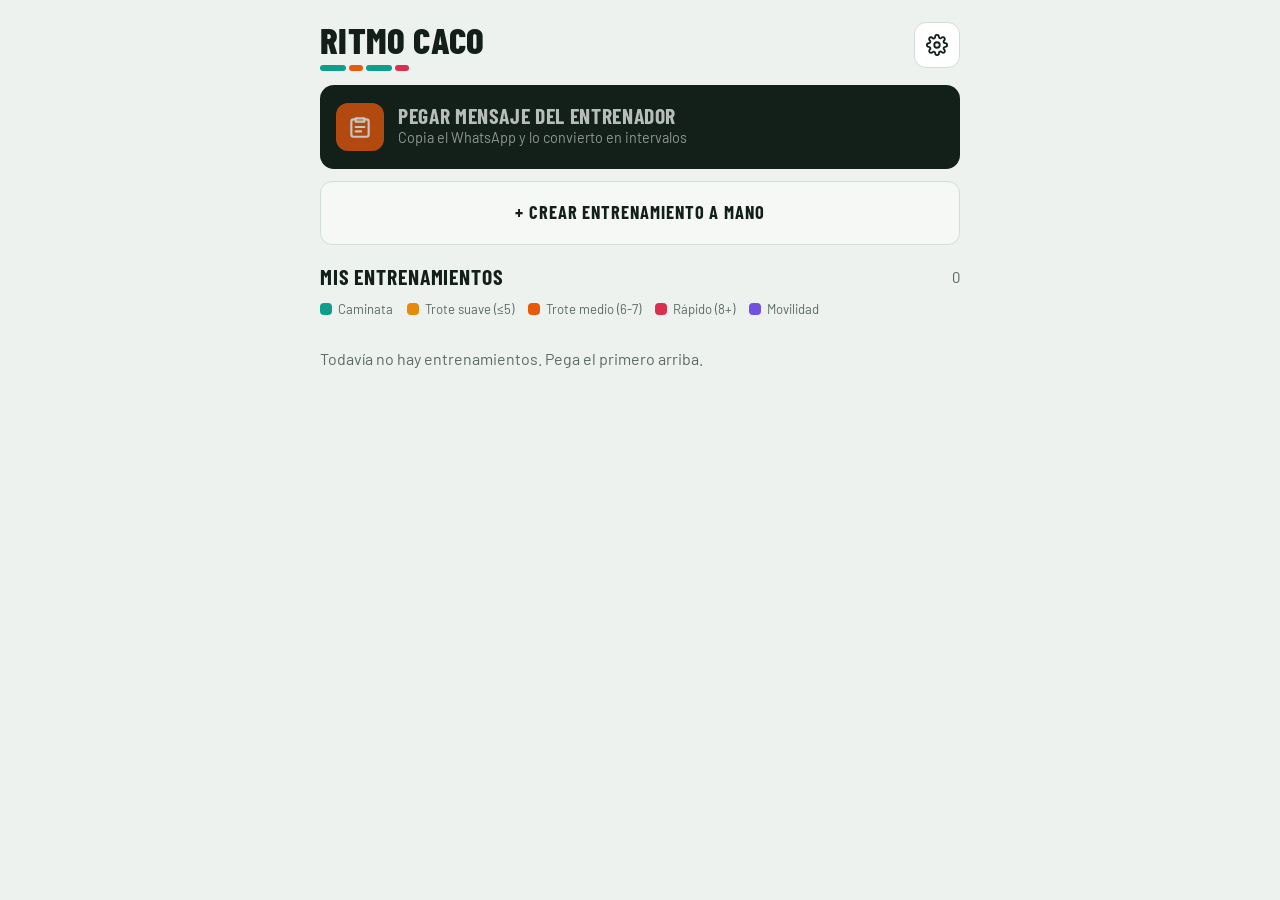
==== commit 217ffeea: "Editor manual con ruedas de tiempo y distancias que no se congelan sin GPS - Crear entrenamientos a " ====
--- a/index.html
+++ b/index.html
@@ -111,6 +111,18 @@
 details.src summary{cursor:pointer;font-weight:600}
 details.src pre{white-space:pre-wrap;font-family:var(--f-body);font-size:.85rem;color:var(--muted);margin:8px 0 0}
 
+.amt{min-height:46px;border:1px solid var(--line);background:var(--surface-2);border-radius:10px;font-family:var(--f-display);font-size:1.35rem;font-weight:700;text-align:left;padding:4px 12px;width:100%}
+.iv .r2 select{width:100%;color:var(--ink);font-weight:600}
+.pk-prev{font-family:var(--f-display);font-size:3.2rem;font-weight:800;text-align:center;line-height:1}
+.wheels{position:relative;display:flex;justify-content:center;align-items:flex-start;gap:6px}
+.wheels::before{content:"";position:absolute;left:0;right:0;top:96px;height:48px;border-radius:12px;background:var(--surface);border:2px solid var(--accent);box-sizing:border-box;pointer-events:none}
+.wcol{display:flex;flex-direction:column;align-items:center;gap:4px;position:relative}
+.wheel{height:240px;width:110px;overflow-y:scroll;scroll-snap-type:y mandatory;padding-block:96px;box-sizing:border-box;scrollbar-width:none;-webkit-mask-image:linear-gradient(transparent,#000 35%,#000 65%,transparent);mask-image:linear-gradient(transparent,#000 35%,#000 65%,transparent);overscroll-behavior:contain;touch-action:pan-y}
+.wheel::-webkit-scrollbar{display:none}
+.wheel .wi{height:48px;line-height:48px;text-align:center;scroll-snap-align:center;font-family:var(--f-display);font-size:1.9rem;font-weight:700;cursor:pointer;font-variant-numeric:tabular-nums}
+#wd{width:180px}
+.wsep{position:relative;font-family:var(--f-display);font-size:2rem;font-weight:800;line-height:48px;margin-top:96px}
+.wlab{font-size:.75rem;font-weight:700;text-transform:uppercase;letter-spacing:.1em;color:var(--muted)}
 .dock{position:fixed;left:0;right:0;bottom:0;z-index:20;background:var(--bg);border-top:1px solid var(--line);padding-top:10px;padding-bottom:calc(10px + env(safe-area-inset-bottom,0px));padding-left:max(16px,env(safe-area-inset-left,0px));padding-right:max(16px,env(safe-area-inset-right,0px))}
 .dock .in{max-width:640px;margin:0 auto;display:flex;gap:8px}
 .dock .btn{flex:1}
@@ -466,7 +478,7 @@
 };
 
 /* ---------- ajustes ---------- */
-const DEFAULTS = { voice: true, voiceURI: '', rate: 1, prewarn: 10, beeps: true, detail: 'full', paceRun: 420, paceWalk: 600, gps: true, theme: '' };
+const DEFAULTS = { voice: true, voiceURI: '', rate: 1, prewarn: 10, beeps: true, detail: 'full', paceRun: 420, paceWalk: 600, gps: true, theme: '', duck: true };
 let S = Object.assign({}, DEFAULTS, store.get('rc.settings', {}));
 const saveS = () => store.set('rc.settings', S);
 if (S.theme) document.documentElement.setAttribute('data-theme', S.theme);
@@ -543,6 +555,7 @@
   <div class="stack">
     ${resumable ? `<div class="banner row"><div style="flex:1"><b>Entreno a medias</b><div>${esc(resumable.title)}</div></div><button class="btn primary" data-act="resume">Reanudar</button><button class="btn ghost" data-act="discard">Descartar</button></div>` : ''}
     <button class="cta" data-act="import"><span class="ic">${ICON.paste}</span><span><b>Pegar mensaje del entrenador</b><span>Copia el WhatsApp y lo convierto en intervalos</span></span></button>
+    <button class="btn big" data-act="manual">+ Crear entrenamiento a mano</button>
     <div class="row" style="margin-top:8px"><h2>Mis entrenamientos</h2><div class="spacer"></div><span class="muted num">${list.length}</span></div>
     <div class="legend">${legend()}</div>
     ${list.length ? '' : '<p class="muted">Todavía no hay entrenamientos. Pega el primero arriba.</p>'}
@@ -599,6 +612,7 @@
     <div><div class="lbl">Intervalos</div><div class="big">${steps.length}</div></div>
     ${w.declaredText ? `<div class="muted" style="padding-bottom:6px">El mensaje decía ${esc(w.declaredText)}</div>` : ''}`;
 }
+const RPE_OPTS = ['', '1', '2', '3', '4', '4-5', '5', '5-6', '6', '6-7', '7', '7-8', '8', '8-9', '9', '10'];
 function ivHTML(it, path) {
   const est = it.dist ? `≈ ${fmt(RC.itemSeconds(it, S))} a tu ritmo` : '';
   return `<div class="iv ${tclass(it)}" data-path="${path}">
@@ -606,8 +620,8 @@
     <input type="text" data-f="label" value="${esc(it.label)}" aria-label="Descripción">
     <button class="del" data-act="del" aria-label="Quitar">×</button>
     <div class="r2">
-      <label class="field"><small>Duración o distancia</small><input type="text" data-f="amount" value="${esc(amountStr(it))}" inputmode="text" placeholder="1:30 · 500m"><span class="hint" data-est>${est}</span></label>
-      <label class="field"><small>Esfuerzo /10</small><input type="text" data-f="rpe" value="${esc(it.rpe || '')}" inputmode="text" placeholder="—"></label>
+      <div class="field"><small>${it.dist ? 'Distancia' : 'Duración'}</small><button type="button" class="amt num" data-act="pick">${esc(amountStr(it))}</button><span class="hint" data-est>${est}</span></div>
+      <label class="field"><small>Esfuerzo /10</small><select data-f="rpe" class="num">${RPE_OPTS.concat(it.rpe && !RPE_OPTS.includes(it.rpe) ? [it.rpe] : []).map(o => `<option value="${o}"${o === (it.rpe || '') ? ' selected' : ''}>${o ? o.replace('-', '–') + ' /10' : 'Sin indicar'}</option>`).join('')}</select></label>
     </div>
   </div>`;
 }
@@ -644,6 +658,8 @@
   const w = id && workouts.find(x => x.id === id);
   switch (act) {
     case 'home': renderHome(); scrollTo(0, 0); break;
+    case 'manual': draft = newManual(); draftIsNew = true; renderEditor(); scrollTo(0, 0); break;
+    case 'pick': openPicker(b.closest('[data-path]').dataset.path); break;
     case 'import': renderImport(); scrollTo(0, 0); setTimeout(() => $('#paste') && $('#paste').focus(), 50); break;
     case 'example': $('#paste').value = (workouts.find(x => x.source) || {}).source || EXAMPLE; break;
     case 'convert': {
@@ -700,6 +716,52 @@
   $('#c-ok').onclick = () => { c.hidden = true; fn(); };
 }
 
+function newManual() {
+  const iv = (type, label, dur, rpe = '') => ({ kind: 'int', type, label, dur, rpe });
+  return { id: uid(), title: 'Mi entrenamiento', date: Date.now(), declaredText: '', warnings: [], source: '', seed: false, sections: [
+    { kind: 'warmup', name: 'Calentamiento', declared: null, items: [iv('walk', 'Caminata a buen ritmo', 300, '3'), iv('mobility', 'Movilidad articular', 300)] },
+    { kind: 'main', name: 'Bloque principal', declared: null, items: [{ kind: 'group', reps: 6, items: [iv('run', 'Trote', 120, '6-7'), iv('walk', 'Caminata activa', 60, '4')] }] },
+    { kind: 'cooldown', name: 'Vuelta a la calma', declared: null, items: [iv('walk', 'Caminata muy suave', 300, '2')] }] };
+}
+const MINS = Array.from({ length: 91 }, (_, i) => i), SECS = [0, 15, 30, 45];
+const DISTS = [...Array.from({ length: 20 }, (_, i) => 50 + i * 50), ...Array.from({ length: 40 }, (_, i) => 1100 + i * 100), ...Array.from({ length: 32 }, (_, i) => 5500 + i * 500)];
+const ITEM_H = 48;
+function wheelHTML(id, values, label) {
+  return `<div class="wcol"><div class="wheel" id="${id}" tabindex="0" aria-label="${label}">${values.map((v, i) => `<div class="wi" data-i="${i}">${v}</div>`).join('')}</div><div class="wlab">${label}</div></div>`;
+}
+function wheelIdx(el) { return Math.max(0, Math.min(el.children.length - 1, Math.round(el.scrollTop / ITEM_H))); }
+function wheelSet(el, i, smooth) { el.scrollTo({ top: i * ITEM_H, behavior: smooth ? 'smooth' : 'auto' }); }
+function openPicker(path) {
+  const it = getByPath(path).item; let mode = it.dist ? 'dist' : 'time';
+  const sh = $('#sheet');
+  const draw = () => {
+    sh.innerHTML = `<div class="panel" role="dialog" aria-label="Elegir ${mode === 'time' ? 'duración' : 'distancia'}">
+      <div class="row"><h2>${esc(it.label || TYPE_NAME[it.type])}</h2><div class="spacer"></div><div class="seg"><button data-pm="time" aria-pressed="${mode === 'time'}">Tiempo</button><button data-pm="dist" aria-pressed="${mode === 'dist'}">Distancia</button></div></div>
+      <div class="pk-prev num" id="pk-prev"></div>
+      <div class="wheels">${mode === 'time' ? wheelHTML('wm', MINS.map(String), 'min') + '<div class="wsep">:</div>' + wheelHTML('ws', SECS.map(pad), 's') : wheelHTML('wd', DISTS.map(d => d >= 1000 ? (d / 1000).toString().replace('.', ',') + ' km' : d + ' m'), 'distancia')}</div>
+      <div class="row"><button class="btn" id="pk-no" style="flex:1">Cancelar</button><button class="btn primary" id="pk-ok" style="flex:2">Aceptar</button></div>
+    </div>`;
+    sh.hidden = false;
+    const prev = $('#pk-prev');
+    const val = () => mode === 'time' ? { dur: MINS[wheelIdx($('#wm'))] * 60 + SECS[wheelIdx($('#ws'))] } : { dist: DISTS[wheelIdx($('#wd'))] };
+    const upd = () => { const v = val(); prev.textContent = v.dist ? amountStr(v) : fmt(v.dur); };
+    sh.querySelectorAll('.wheel').forEach(w => {
+      w.addEventListener('scroll', upd, { passive: true });
+      w.addEventListener('click', e => { const wi = e.target.closest('.wi'); if (wi) wheelSet(w, +wi.dataset.i, true); });
+      w.addEventListener('keydown', e => { if (e.key === 'ArrowDown' || e.key === 'ArrowUp') { e.preventDefault(); wheelSet(w, wheelIdx(w) + (e.key === 'ArrowDown' ? 1 : -1), true); } });
+    });
+    requestAnimationFrame(() => {
+      if (mode === 'time') { const d = it.dur || 60; let m = Math.floor(d / 60), si = Math.round((d % 60) / 15); if (si === 4) { m++; si = 0; } wheelSet($('#wm'), Math.min(90, m)); wheelSet($('#ws'), si); }
+      else { const d = it.dist || 400; let bi = 0; DISTS.forEach((x, i) => { if (Math.abs(x - d) < Math.abs(DISTS[bi] - d)) bi = i; }); wheelSet($('#wd'), bi); }
+      upd();
+    });
+    sh.querySelectorAll('[data-pm]').forEach(b => b.onclick = () => { mode = b.dataset.pm; draw(); });
+    $('#pk-no').onclick = () => { sh.hidden = true; };
+    $('#pk-ok').onclick = () => { const v = val(); if (v.dur === 0) { toast('Elige al menos 15 segundos'); return; } delete it.dur; delete it.dist; Object.assign(it, v); sh.hidden = true; renderEditor(); };
+  };
+  draw();
+}
+
 /* ---------- ajustes ---------- */
 function voices() { try { return speechSynthesis.getVoices().filter(v => /^es/i.test(v.lang)); } catch (e) { return []; } }
 function renderSettings() {
@@ -712,6 +774,7 @@
     <div class="set"><label for="s-rate">Velocidad de la voz<small class="num" id="s-rate-v">${S.rate.toFixed(1)}×</small></label><input type="range" id="s-rate" min="0.7" max="1.4" step="0.1" value="${S.rate}" style="width:45%"></div>
     <div class="set"><label>Qué dice al empezar<small>${S.detail === 'full' ? 'Tipo, duración, esfuerzo, bloque y cuántos quedan' : 'Tipo, duración y esfuerzo'}</small></label><div class="seg"><button data-act="detail" data-v="full" aria-pressed="${S.detail === 'full'}">Todo</button><button data-act="detail" data-v="short" aria-pressed="${S.detail === 'short'}">Breve</button></div></div>
     <div class="set"><label>Aviso del siguiente<small>Segundos antes de acabar</small></label><div class="seg">${[5, 10, 15, 20].map(n => `<button data-act="prewarn" data-v="${n}" aria-pressed="${S.prewarn === n}">${n}</button>`).join('')}</div></div>
+    <div class="set"><label for="s-duck">Bajar la música en los avisos<small>Prueba: en Chrome para Android suele bajar Spotify o YouTube Music mientras habla</small></label><input class="switch" type="checkbox" id="s-duck" ${S.duck ? 'checked' : ''}></div>
     <div class="set"><label for="s-beeps">Pitidos 3-2-1<small>Antes de cada cambio</small></label><input class="switch" type="checkbox" id="s-beeps" ${S.beeps ? 'checked' : ''}></div>
     <button class="btn" data-act="test-voice">${ICON.voiceOn} Probar la voz</button>
     <h2 style="margin-top:6px">Series por distancia</h2>
@@ -730,6 +793,7 @@
   sh.hidden = false;
   const on = (id, ev, fn) => { const el = document.getElementById(id); if (el) el.addEventListener(ev, fn); };
   on('s-voice', 'change', e => { S.voice = e.target.checked; saveS(); });
+  on('s-duck', 'change', e => { S.duck = e.target.checked; saveS(); });
   on('s-beeps', 'change', e => { S.beeps = e.target.checked; saveS(); });
   on('s-gps', 'change', e => { S.gps = e.target.checked; saveS(); });
   on('s-vsel', 'change', e => { S.voiceURI = e.target.value; saveS(); });
@@ -742,8 +806,8 @@
 
 /* ---------- audio y voz ---------- */
 let ac = null, keep = null;
-function silentWav() {
-  const sr = 8000, n = sr * 2, buf = new ArrayBuffer(44 + n * 2), v = new DataView(buf);
+function silentWav(secs = 2) {
+  const sr = 8000, n = Math.round(sr * secs), buf = new ArrayBuffer(44 + n * 2), v = new DataView(buf);
   const w = (o, s) => { for (let i = 0; i < s.length; i++) v.setUint8(o + i, s.charCodeAt(i)); };
   w(0, 'RIFF'); v.setUint32(4, 36 + n * 2, true); w(8, 'WAVE'); w(12, 'fmt '); v.setUint32(16, 16, true); v.setUint16(20, 1, true); v.setUint16(22, 1, true);
   v.setUint32(24, sr, true); v.setUint32(28, sr * 2, true); v.setUint16(32, 2, true); v.setUint16(34, 16, true); w(36, 'data'); v.setUint32(40, n * 2, true);
@@ -754,6 +818,7 @@
 function primeAudio() {
   try { if (!ac) ac = new (window.AudioContext || window.webkitAudioContext)(); if (ac.state === 'suspended') ac.resume(); } catch (e) {}
   try { if (!keep) { keep = new Audio(silentWav()); keep.loop = true; keep.volume = 0.05; } keep.play().catch(() => {}); } catch (e) {}
+  try { if (S.duck && !duckEl) { duck(); } } catch (e) {}
   try { const u = new SpeechSynthesisUtterance(' '); u.volume = 0; speechSynthesis.speak(u); } catch (e) {}
 }
 function beep(kind) {
@@ -766,24 +831,43 @@
     if (kind === 'go') { const o2 = ac.createOscillator(), g2 = ac.createGain(); o2.frequency.value = 1318; g2.gain.setValueAtTime(0.0001, t + 0.16); g2.gain.exponentialRampToValueAtTime(0.4, t + 0.18); g2.gain.exponentialRampToValueAtTime(0.0001, t + 0.6); o2.connect(g2).connect(ac.destination); o2.start(t + 0.15); o2.stop(t + 0.65); }
   } catch (e) {}
 }
+let duckEl = null;
+function duck() {
+  if (!S.duck) return;
+  try {
+    if (!duckEl) {
+      duckEl = new Audio(silentWav(4));
+      duckEl.addEventListener('ended', () => { try { if (speechSynthesis.speaking) { duckEl.currentTime = 0; duckEl.play().catch(() => {}); } } catch (e) {} });
+    }
+    duckEl.currentTime = 0; duckEl.play().catch(() => {});
+  } catch (e) {}
+}
 function say(text, interrupt) {
-  if (!S.voice || !('speechSynthesis' in window)) return;
+  if (!S.voice) return;
+  if (!('speechSynthesis' in window)) { if (!say.warned) { say.warned = true; toast('Este navegador no tiene voz. Usa Chrome.', 6000); } return; }
   try {
     const go = () => {
+      duck();
       const u = new SpeechSynthesisUtterance(text);
       const vs = voices(); const v = vs.find(x => x.voiceURI === S.voiceURI) || vs.find(x => /es[-_]ES/i.test(x.lang)) || vs[0];
       if (v) u.voice = v; u.lang = v ? v.lang : 'es-ES'; u.rate = S.rate; u.volume = 1;
+      let started = false; u.onstart = () => { started = true; say.ok = true; };
       speechSynthesis.speak(u);
+      if (!say.ok && !say.warned) setTimeout(() => { if (!started && !say.ok && !say.warned) { say.warned = true; toast(voices().length ? 'La voz no arranca. Sube el volumen o prueba en Chrome.' : 'Este navegador no tiene voz en español (Brave la bloquea). Usa Chrome o baja los escudos de Brave para esta web.', 7000); } }, 3000);
     };
     if (interrupt && (speechSynthesis.speaking || speechSynthesis.pending)) { speechSynthesis.cancel(); setTimeout(go, 80); } else go();
   } catch (e) {}
 }
 
 /* ---------- motor del entrenamiento ---------- */
-const R = { w: null, steps: [], idx: 0, t0: 0, paused: false, pe: 0, pre: false, beeped: -1, timer: null, wl: null, gpsOn: false, gd: 0, last: null, watch: null, done: false };
+const R = { w: null, steps: [], idx: 0, t0: 0, paused: false, pe: 0, pre: false, beeped: -1, timer: null, wl: null, gpsOn: false, fixAt: 0, gd: 0, last: null, watch: null, done: false };
 const runEl = $('#run');
 const elapsed = () => R.paused ? R.pe : (Date.now() - R.t0) / 1000;
-const useGps = st => !!(st && st.dist && S.gps && R.gpsOn);
+// GPS mode for a distance step; if no good fix in the last 12 s, the step advances by estimated time instead (never freezes)
+const gpsStep = st => !!(st && st.dist && S.gps && R.gpsOn);
+const gpsHealthy = () => Date.now() - R.fixAt < 12000;
+const useGps = st => gpsStep(st) && gpsHealthy();
+const distFrac = st => Math.min(1, gpsHealthy() ? R.gd / st.dist : Math.max(R.gd / st.dist, elapsed() / st.dur));
 function startRun(w, resume) {
   primeAudio();
   R.w = w; R.steps = buildSteps(w);
@@ -807,20 +891,21 @@
   R.gpsOn = true;
   try {
     R.watch = navigator.geolocation.watchPosition(p => {
-      const c = p.coords; if (c.accuracy > 35) return;
+      const c = p.coords; if (c.accuracy > 50) return;
+      R.fixAt = Date.now();
       if (R.last && !R.paused) { const d = hav(R.last, c); if (d > 1.5 && d < 120) R.gd += d; }
       R.last = { latitude: c.latitude, longitude: c.longitude };
-    }, () => { if (R.gpsOn) { R.gpsOn = false; toast('GPS no disponible: uso el tiempo estimado', 4000); } }, { enableHighAccuracy: true, maximumAge: 0, timeout: 20000 });
+    }, err => { if (err && err.code === 1 && R.gpsOn) { R.gpsOn = false; toast('Sin permiso de ubicación: uso el tiempo estimado', 4000); } }, { enableHighAccuracy: true, maximumAge: 0, timeout: 15000 });
   } catch (e) { R.gpsOn = false; }
 }
 function hav(a, b) { const r = Math.PI / 180, dLa = (b.latitude - a.latitude) * r, dLo = (b.longitude - a.longitude) * r; const x = Math.sin(dLa / 2) ** 2 + Math.cos(a.latitude * r) * Math.cos(b.latitude * r) * Math.sin(dLo / 2) ** 2; return 12742000 * Math.asin(Math.sqrt(x)); }
 function stopGps() { try { if (R.watch != null) navigator.geolocation.clearWatch(R.watch); } catch (e) {} R.watch = null; }
-function stepDone(st) { return useGps(st) ? R.gd >= st.dist : elapsed() >= st.dur; }
+function stepDone(st) { return gpsStep(st) ? distFrac(st) >= 1 : elapsed() >= st.dur; }
 function tick() {
   if (runEl.hidden || R.done || !R.steps.length) return;
   let st = R.steps[R.idx], moved = false;
   while (!R.paused && stepDone(st)) {
-    if (useGps(st)) { R.t0 = Date.now(); R.gd = 0; } else R.t0 += st.dur * 1000;
+    if (gpsStep(st)) { R.t0 = Date.now(); R.gd = 0; } else R.t0 += st.dur * 1000;
     R.idx++; moved = true; R.pre = false; R.beeped = -1;
     if (R.idx >= R.steps.length) { finish(); return; }
     st = R.steps[R.idx];
@@ -832,7 +917,7 @@
       const remM = st.dist - R.gd;
       if (!R.pre && remM <= 50 && st.dist > 150) { R.pre = true; prewarn(`En 50 metros`); }
     } else {
-      const rem = st.dur - elapsed();
+      const rem = gpsStep(st) ? st.dur * (1 - distFrac(st)) : st.dur - elapsed();
       if (!R.pre && rem <= S.prewarn && st.dur >= S.prewarn + 8) { R.pre = true; prewarn(`En ${S.prewarn} segundos`); }
       if (rem <= 3.05 && rem > 0) { const k = Math.ceil(rem); if (k !== R.beeped) { R.beeped = k; beep('tick'); } }
     }
@@ -905,9 +990,9 @@
 function render() {
   if (R.done) return;
   const st = R.steps[R.idx], nx = R.steps[R.idx + 1], e = elapsed();
-  const gps = useGps(st);
-  const rem = gps ? Math.max(0, st.dist - R.gd) : Math.max(0, st.dur - e);
-  const frac = gps ? Math.min(1, R.gd / st.dist) : Math.min(1, e / st.dur);
+  const gps = useGps(st), gstep = gpsStep(st);
+  const frac = gstep ? distFrac(st) : Math.min(1, e / st.dur);
+  const rem = gps ? Math.max(0, st.dist - R.gd) : Math.max(0, st.dur * (1 - frac));
   runEl.style.setProperty('--c', `var(--${tclass(st).slice(2).replace('mobility', 'mob')})`);
   runEl.classList.toggle('paused', R.paused);
   $('#r-sec').textContent = st.sectionName;
@@ -915,7 +1000,7 @@
   $('#r-kind').textContent = TYPE_NAME[st.type];
   $('#r-label').textContent = st.label && st.label.toLowerCase() !== TYPE_NAME[st.type].toLowerCase() ? st.label : '';
   $('#r-clock').textContent = gps ? `${Math.round(rem)} m` : fmt(Math.ceil(rem));
-  $('#r-gps').hidden = !st.dist; $('#r-gps').textContent = st.dist ? (gps ? `${Math.round(R.gd)} de ${st.dist} m · ${fmt(e)}` : `${st.dist} m estimados a tu ritmo`) : '';
+  $('#r-gps').hidden = !st.dist; $('#r-gps').textContent = st.dist ? (gps ? `GPS · ${Math.round(R.gd)} de ${st.dist} m · ${fmt(e)}` : gstep ? `Buscando GPS… ${st.dist} m por tiempo estimado` : `${st.dist} m estimados a tu ritmo`) : '';
   const n = rpeMax(st.rpe);
   $('#r-rpe').hidden = !st.rpe;
   if (st.rpe) { $('#r-rpe-t').textContent = `Esfuerzo ${st.rpe.replace('-', '–')}/10`; $('#r-dots').innerHTML = Array.from({ length: 10 }, (_, i) => `<i class="${i < n ? 'on' : ''}"></i>`).join(''); }
@@ -924,7 +1009,7 @@
   if (nx) { $('#r-nsw').style.setProperty('--nc', `var(--${tclass(nx).slice(2).replace('mobility', 'mob')})`); $('#r-nv').textContent = `${nx.label || TYPE_NAME[nx.type]} · ${nx.dist ? amountStr(nx) : fmt(nx.dur)}${nx.rpe ? ` · ${nx.rpe.replace('-', '–')}/10` : ''}`; }
   else { $('#r-nsw').style.setProperty('--nc', 'var(--walk)'); $('#r-nv').textContent = 'Fin del entrenamiento'; }
   const totalS = R.steps.reduce((a, s) => a + s.dur, 0);
-  const doneS = R.steps.slice(0, R.idx).reduce((a, s) => a + s.dur, 0) + Math.min(st.dur, gps ? frac * st.dur : e);
+  const doneS = R.steps.slice(0, R.idx).reduce((a, s) => a + s.dur, 0) + Math.min(st.dur, gstep ? frac * st.dur : e);
   $('#r-pos').style.left = (doneS / totalS * 100).toFixed(2) + '%';
   [...$('#r-tl').children].forEach((el, i) => el.classList.toggle('done', i < R.idx));
   const left = R.steps.length - R.idx - 1;
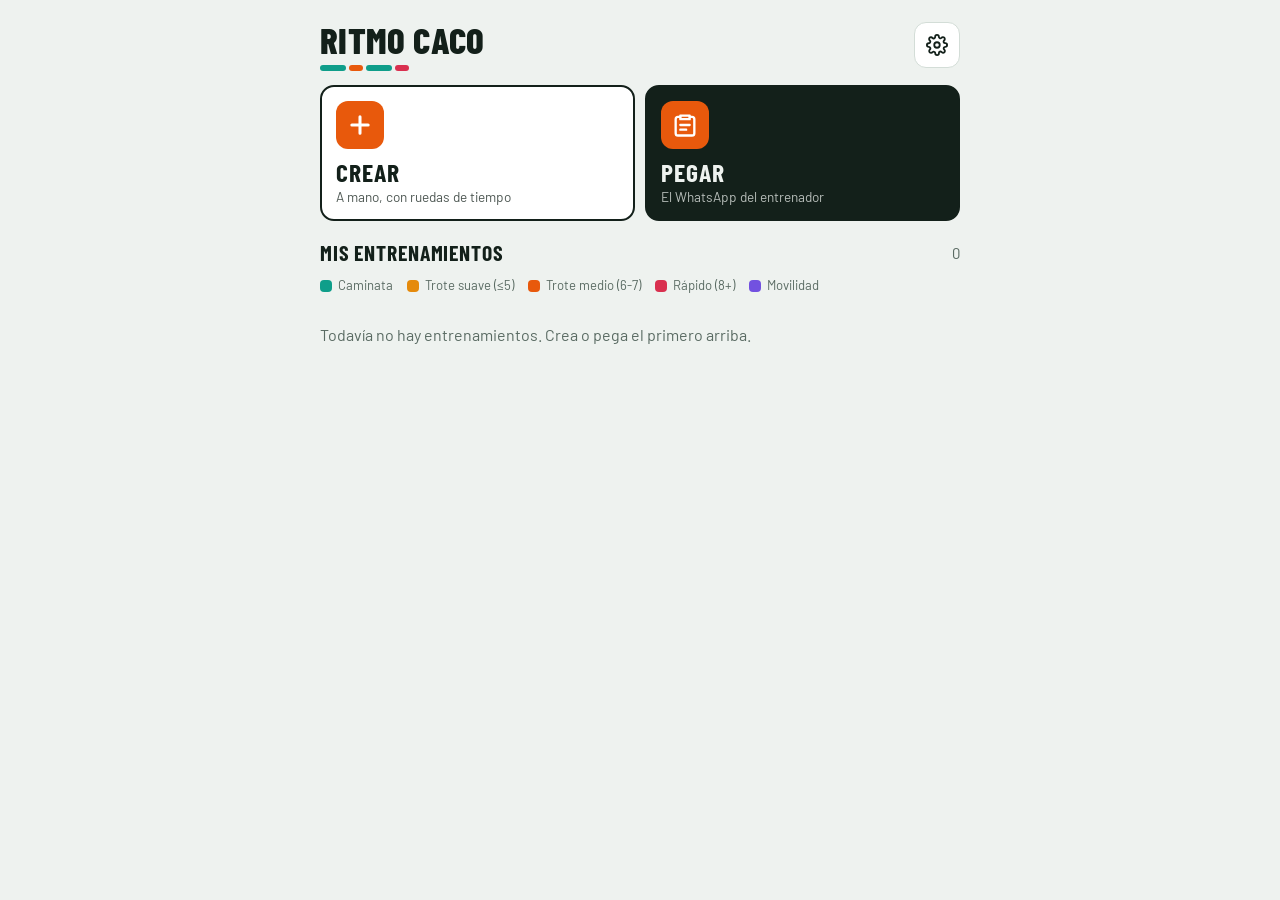
==== commit 59299229: "Botones Crear y Pegar con iconos en la pantalla principal Co-Authored-By: Claude Opus 5.5 <noreply@a" ====
--- a/index.html
+++ b/index.html
@@ -59,6 +59,13 @@
 .cta b{font-family:var(--f-display);font-size:1.35rem;text-transform:uppercase;letter-spacing:.03em;display:block;line-height:1.1}
 .cta span{font-size:.9rem;opacity:.75}
 
+.ctas{display:grid;grid-template-columns:1fr 1fr;gap:10px}
+.cta2{display:flex;flex-direction:column;align-items:flex-start;gap:4px;text-align:left;padding:14px;border-radius:var(--r);border:2px solid var(--ink);background:var(--surface);color:var(--ink);min-height:128px;min-width:0}
+.cta2.dark{background:var(--ink);color:var(--bg)}
+.cta2 .ic{width:48px;height:48px;border-radius:12px;background:var(--accent);color:var(--accent-ink);display:grid;place-items:center;margin-bottom:6px}
+.cta2 .ic svg{width:28px;height:28px}
+.cta2 b{font-family:var(--f-display);font-size:1.6rem;text-transform:uppercase;letter-spacing:.04em;line-height:1}
+.cta2 span:last-child{font-size:.85rem;opacity:.75;line-height:1.25}
 .card{background:var(--surface);border:1px solid var(--line);border-radius:var(--r);padding:14px;display:flex;flex-direction:column;gap:10px}
 .wcard .t{font-family:var(--f-display);font-size:1.35rem;font-weight:700;line-height:1.1}
 .wcard .meta{display:flex;flex-wrap:wrap;gap:6px 12px;font-size:.9rem;color:var(--muted)}
@@ -470,6 +477,7 @@
 const ICON = {
   paste: '<svg viewBox="0 0 24 24" fill="none" stroke="currentColor" stroke-width="2" stroke-linecap="round" stroke-linejoin="round"><path d="M8 4h8v3H8z"/><path d="M16 5h2a2 2 0 0 1 2 2v12a2 2 0 0 1-2 2H6a2 2 0 0 1-2-2V7a2 2 0 0 1 2-2h2"/><path d="M8 12h8M8 16h5"/></svg>',
   gear: '<svg viewBox="0 0 24 24" fill="none" stroke="currentColor" stroke-width="2" stroke-linecap="round"><circle cx="12" cy="12" r="3"/><path d="M19.4 15a1.7 1.7 0 0 0 .3 1.8l.1.1a2 2 0 1 1-2.8 2.8l-.1-.1a1.7 1.7 0 0 0-1.8-.3 1.7 1.7 0 0 0-1 1.5V21a2 2 0 1 1-4 0v-.1a1.7 1.7 0 0 0-1.1-1.5 1.7 1.7 0 0 0-1.8.3l-.1.1a2 2 0 1 1-2.8-2.8l.1-.1a1.7 1.7 0 0 0 .3-1.8 1.7 1.7 0 0 0-1.5-1H3a2 2 0 1 1 0-4h.1a1.7 1.7 0 0 0 1.5-1.1 1.7 1.7 0 0 0-.3-1.8l-.1-.1a2 2 0 1 1 2.8-2.8l.1.1a1.7 1.7 0 0 0 1.8.3H9a1.7 1.7 0 0 0 1-1.5V3a2 2 0 1 1 4 0v.1a1.7 1.7 0 0 0 1 1.5 1.7 1.7 0 0 0 1.8-.3l.1-.1a2 2 0 1 1 2.8 2.8l-.1.1a1.7 1.7 0 0 0-.3 1.8V9a1.7 1.7 0 0 0 1.5 1H21a2 2 0 1 1 0 4h-.1a1.7 1.7 0 0 0-1.5 1z"/></svg>',
+  plus: '<svg viewBox="0 0 24 24" fill="none" stroke="currentColor" stroke-width="2.6" stroke-linecap="round"><path d="M12 5v14M5 12h14"/></svg>',
   back: '<svg viewBox="0 0 24 24" fill="none" stroke="currentColor" stroke-width="2.4" stroke-linecap="round" stroke-linejoin="round"><path d="M15 5l-7 7 7 7"/></svg>',
   play: '<svg viewBox="0 0 24 24" fill="currentColor"><path d="M7 4.5v15l13-7.5z"/></svg>',
   pause: '<svg viewBox="0 0 24 24" fill="currentColor"><rect x="6" y="4.5" width="4.2" height="15" rx="1"/><rect x="13.8" y="4.5" width="4.2" height="15" rx="1"/></svg>',
@@ -554,11 +562,13 @@
   </div>
   <div class="stack">
     ${resumable ? `<div class="banner row"><div style="flex:1"><b>Entreno a medias</b><div>${esc(resumable.title)}</div></div><button class="btn primary" data-act="resume">Reanudar</button><button class="btn ghost" data-act="discard">Descartar</button></div>` : ''}
-    <button class="cta" data-act="import"><span class="ic">${ICON.paste}</span><span><b>Pegar mensaje del entrenador</b><span>Copia el WhatsApp y lo convierto en intervalos</span></span></button>
-    <button class="btn big" data-act="manual">+ Crear entrenamiento a mano</button>
+    <div class="ctas">
+      <button class="cta2" data-act="manual"><span class="ic">${ICON.plus}</span><b>Crear</b><span>A mano, con ruedas de tiempo</span></button>
+      <button class="cta2 dark" data-act="import"><span class="ic">${ICON.paste}</span><b>Pegar</b><span>El WhatsApp del entrenador</span></button>
+    </div>
     <div class="row" style="margin-top:8px"><h2>Mis entrenamientos</h2><div class="spacer"></div><span class="muted num">${list.length}</span></div>
     <div class="legend">${legend()}</div>
-    ${list.length ? '' : '<p class="muted">Todavía no hay entrenamientos. Pega el primero arriba.</p>'}
+    ${list.length ? '' : '<p class="muted">Todavía no hay entrenamientos. Crea o pega el primero arriba.</p>'}
     ${list.map(w => { const st = buildSteps(w); return `
       <article class="card wcard">
         <div class="t">${esc(w.title)}</div>
